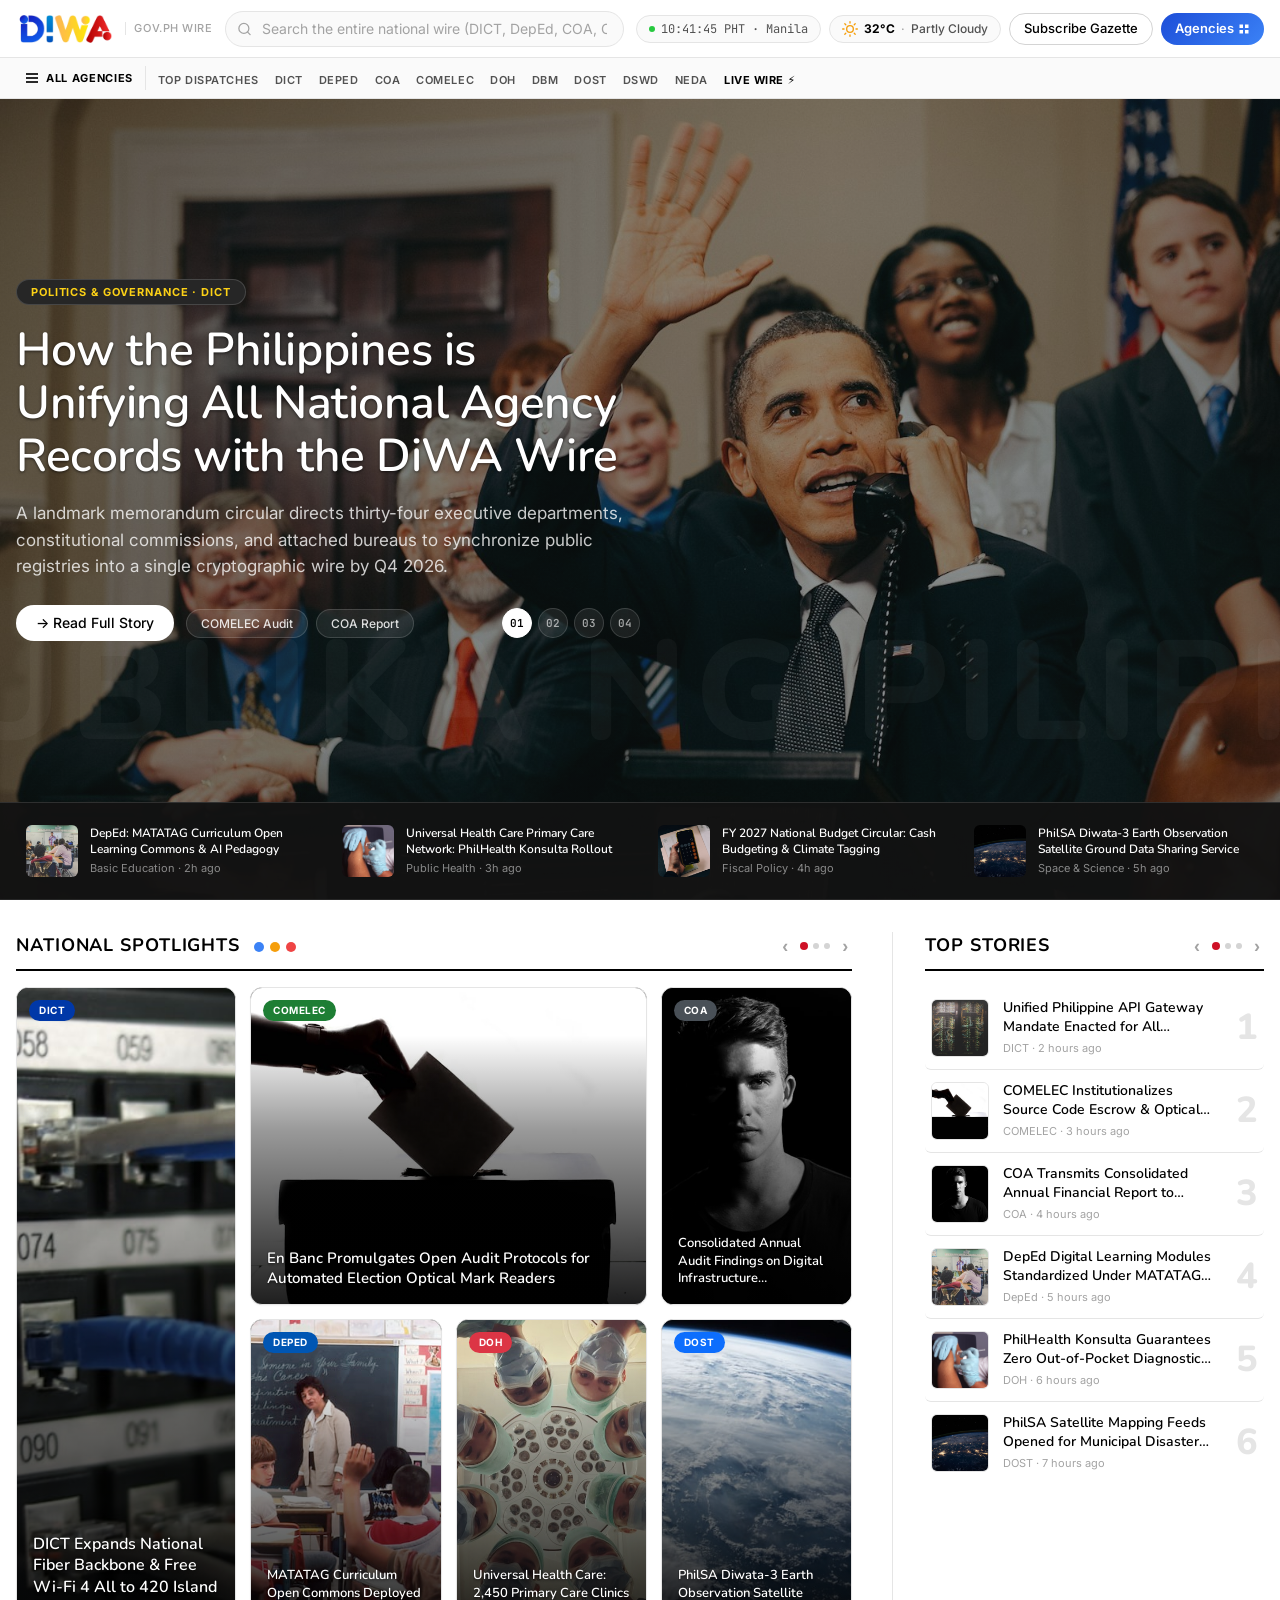
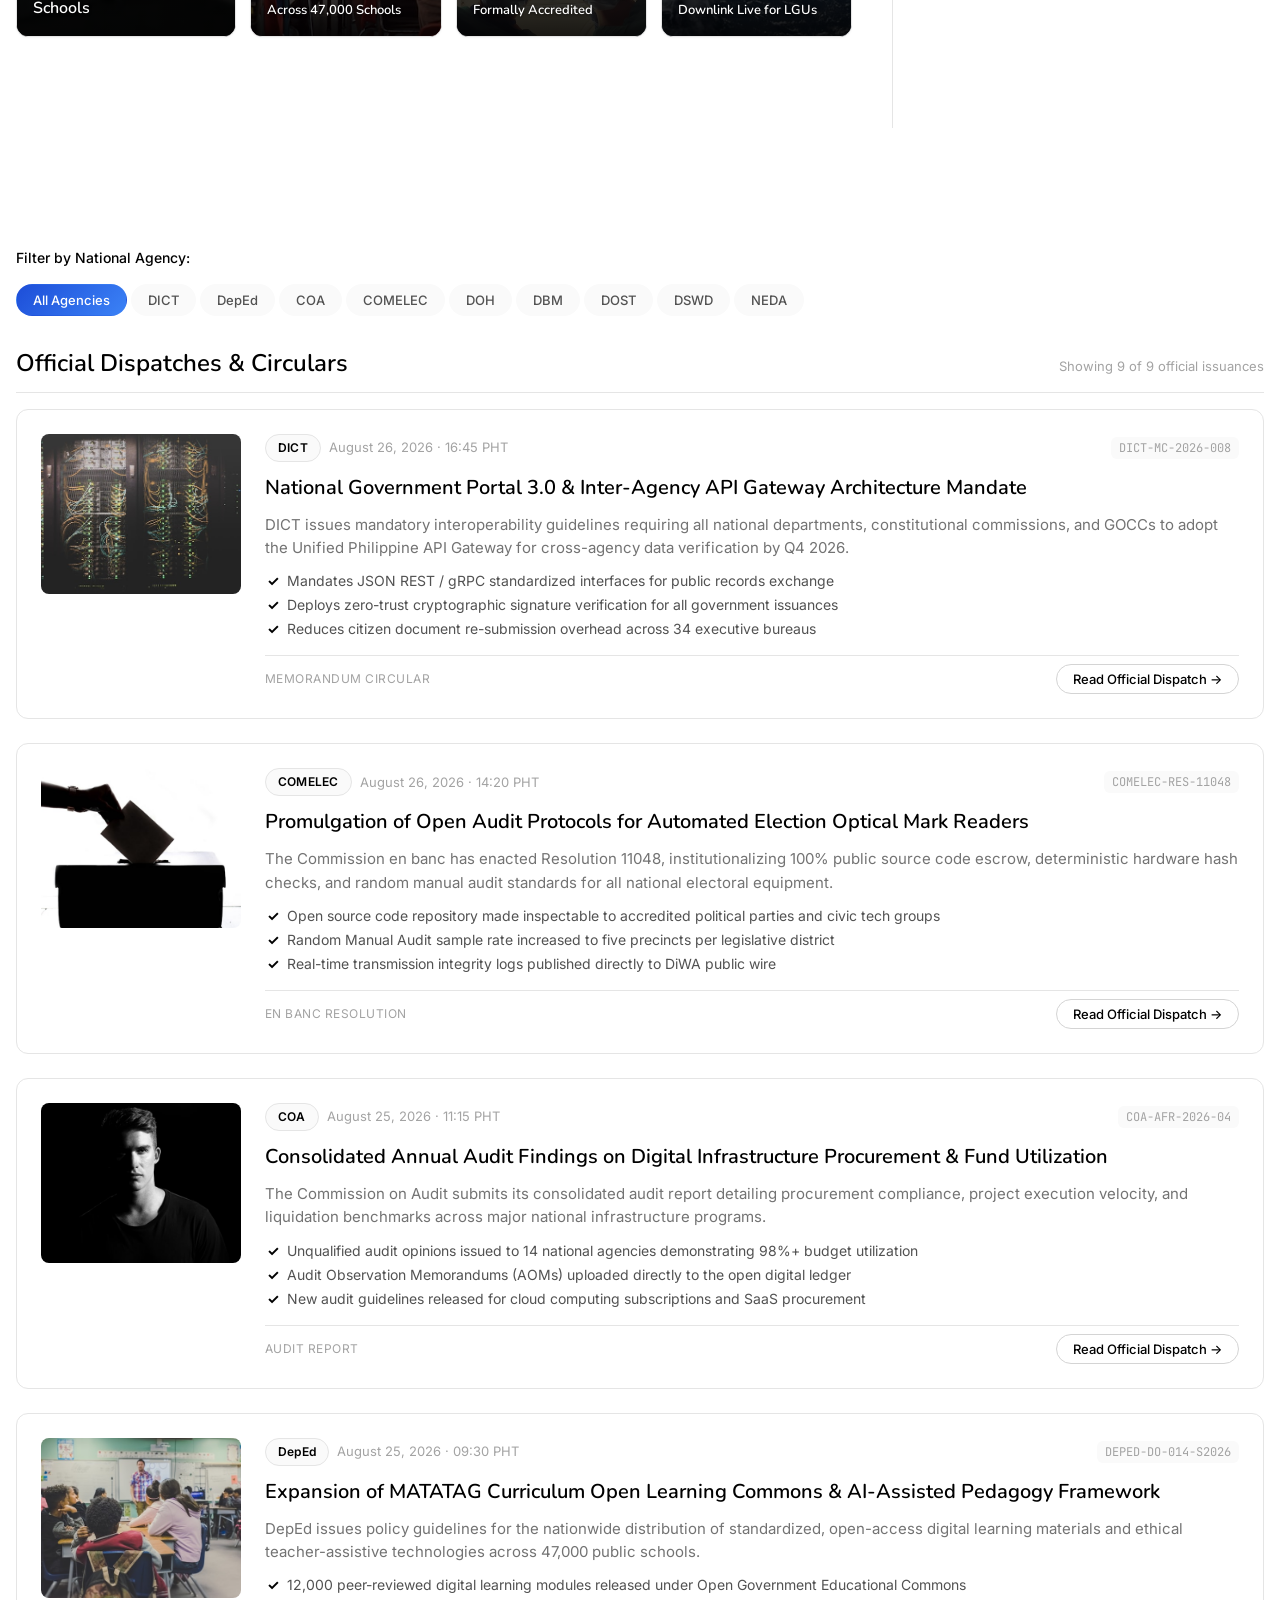
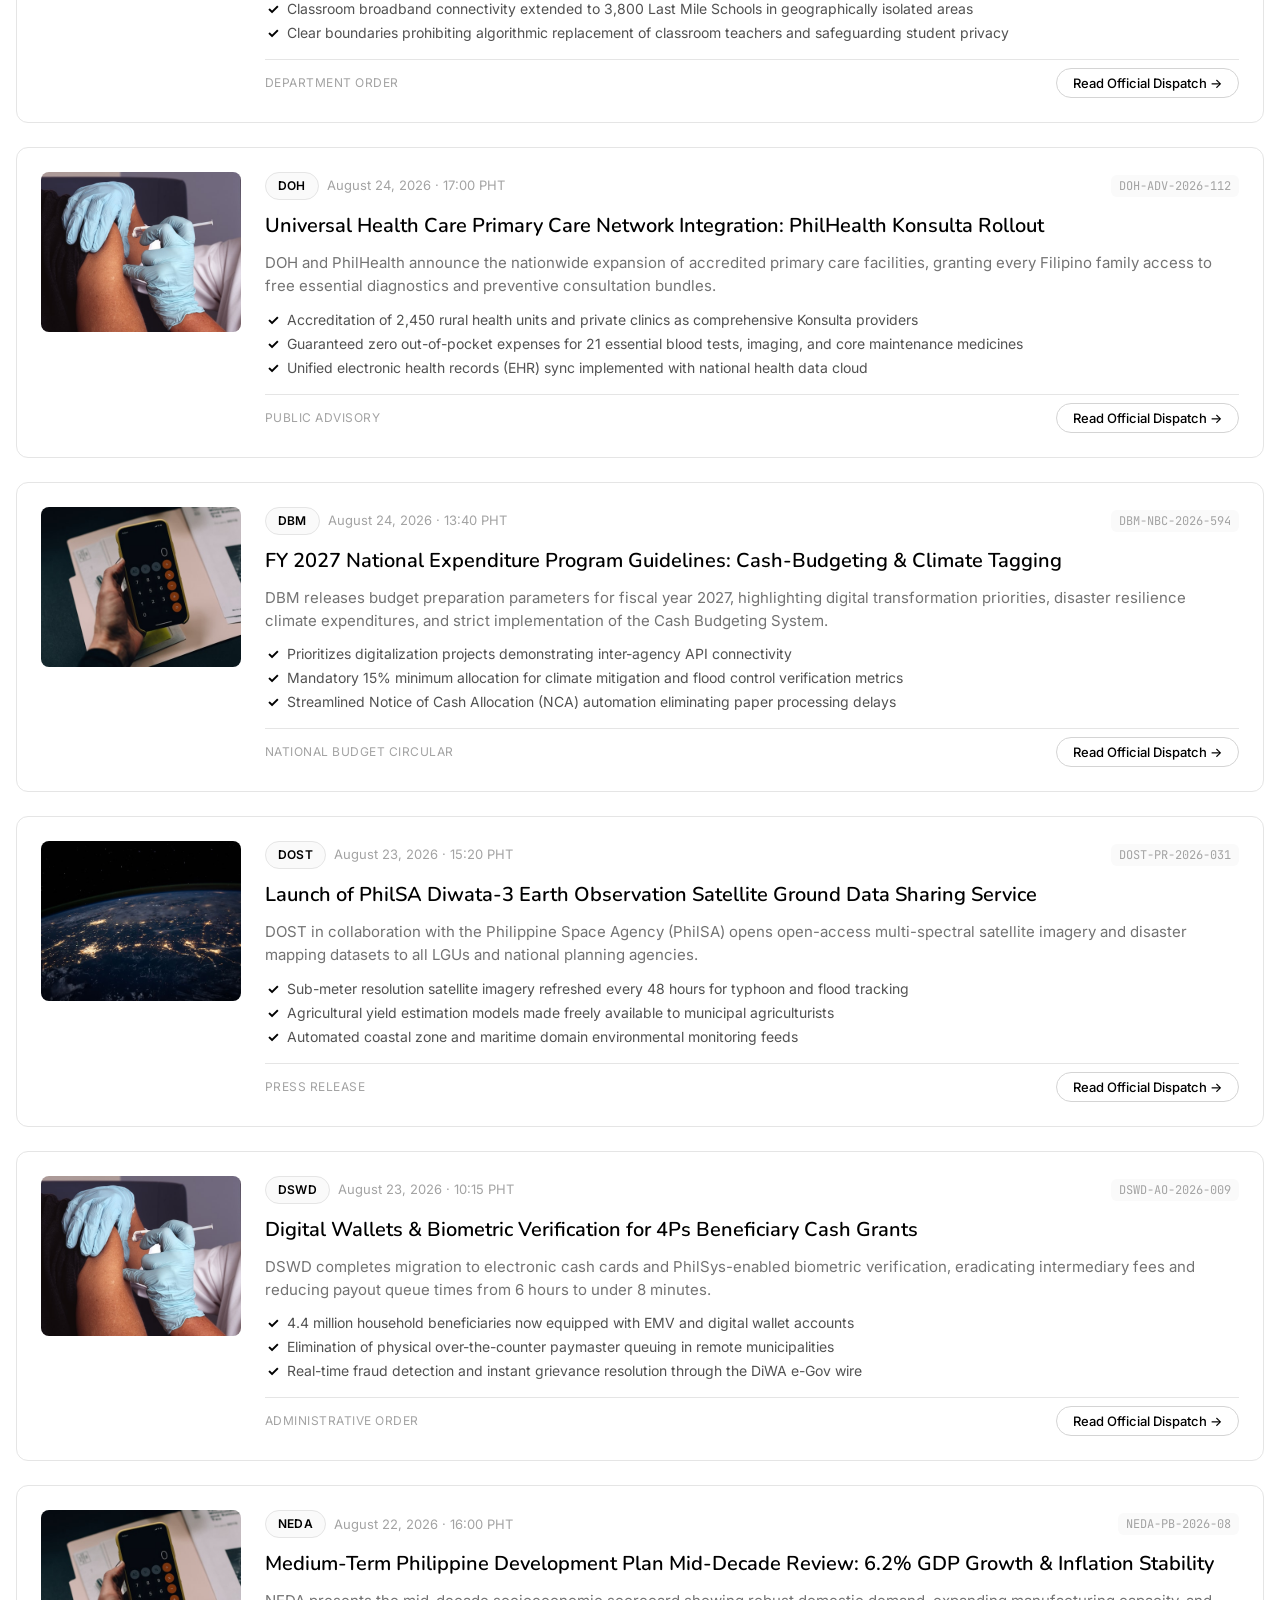
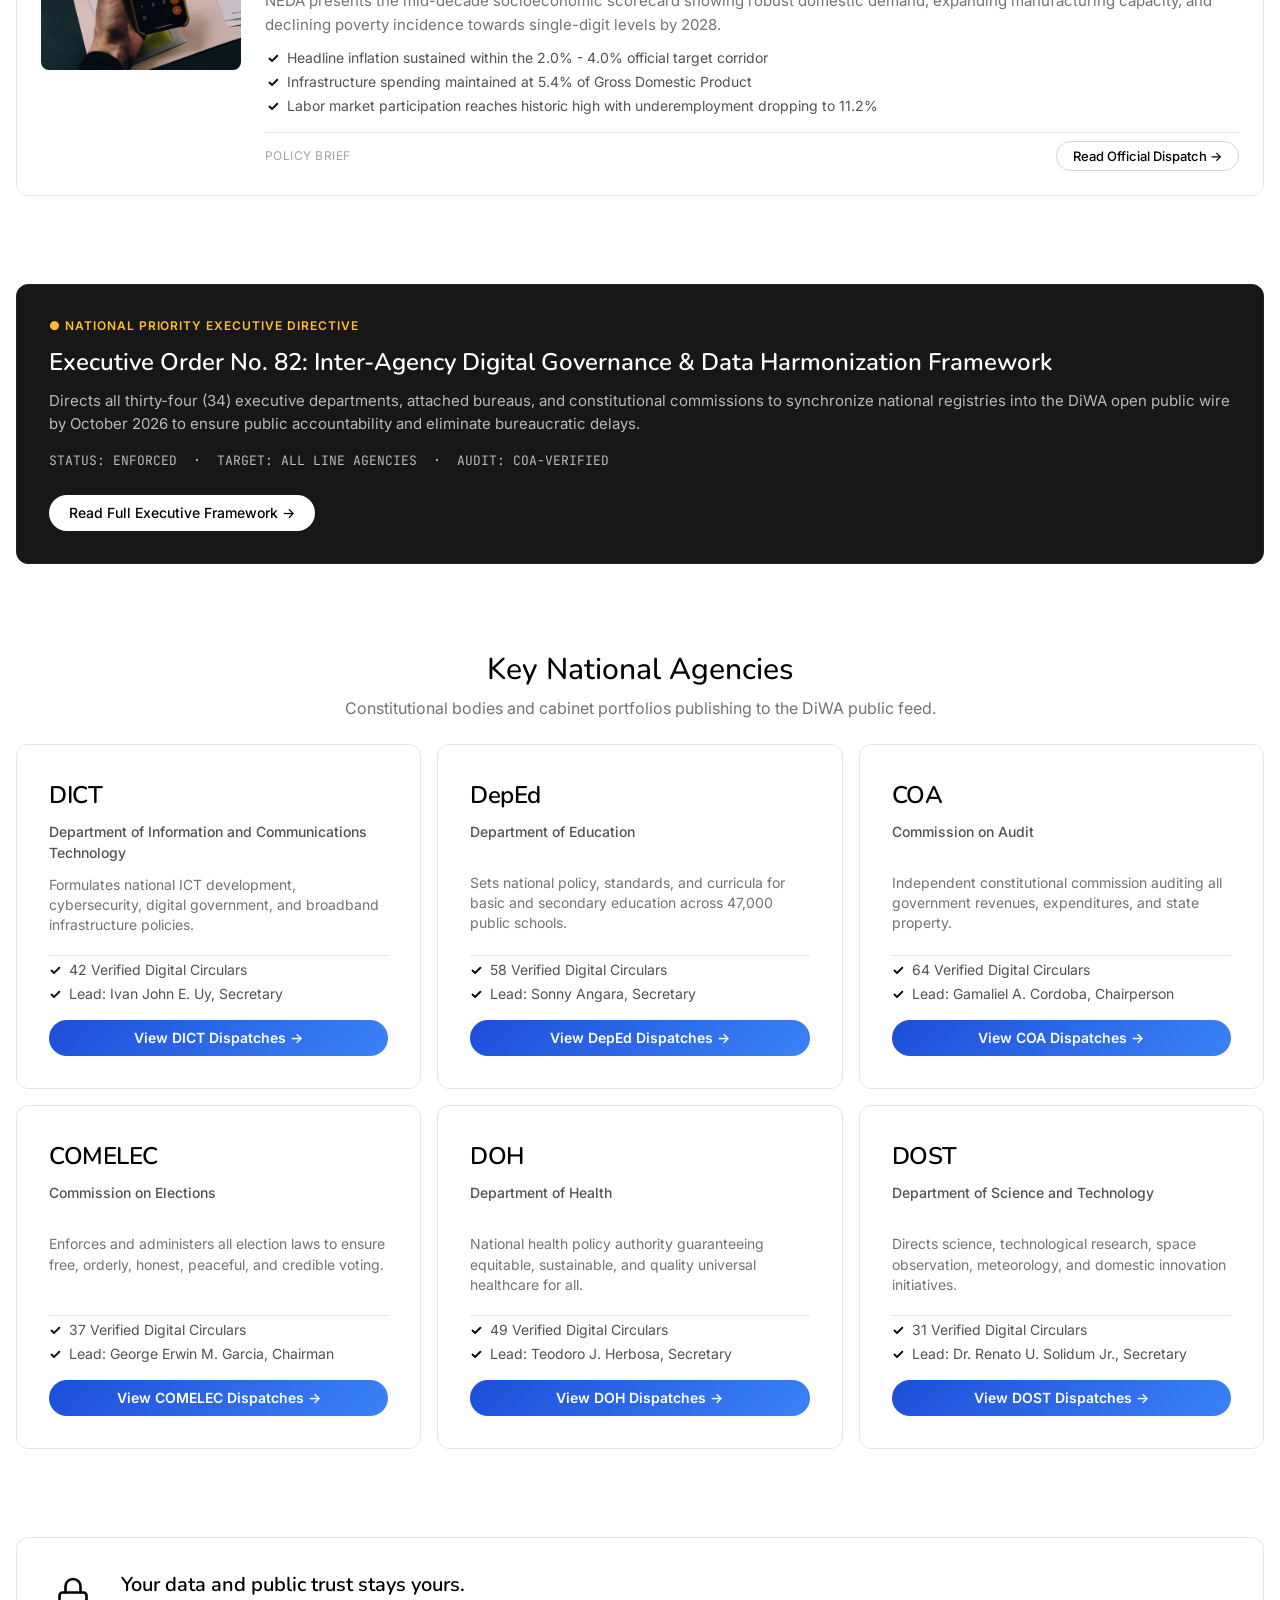
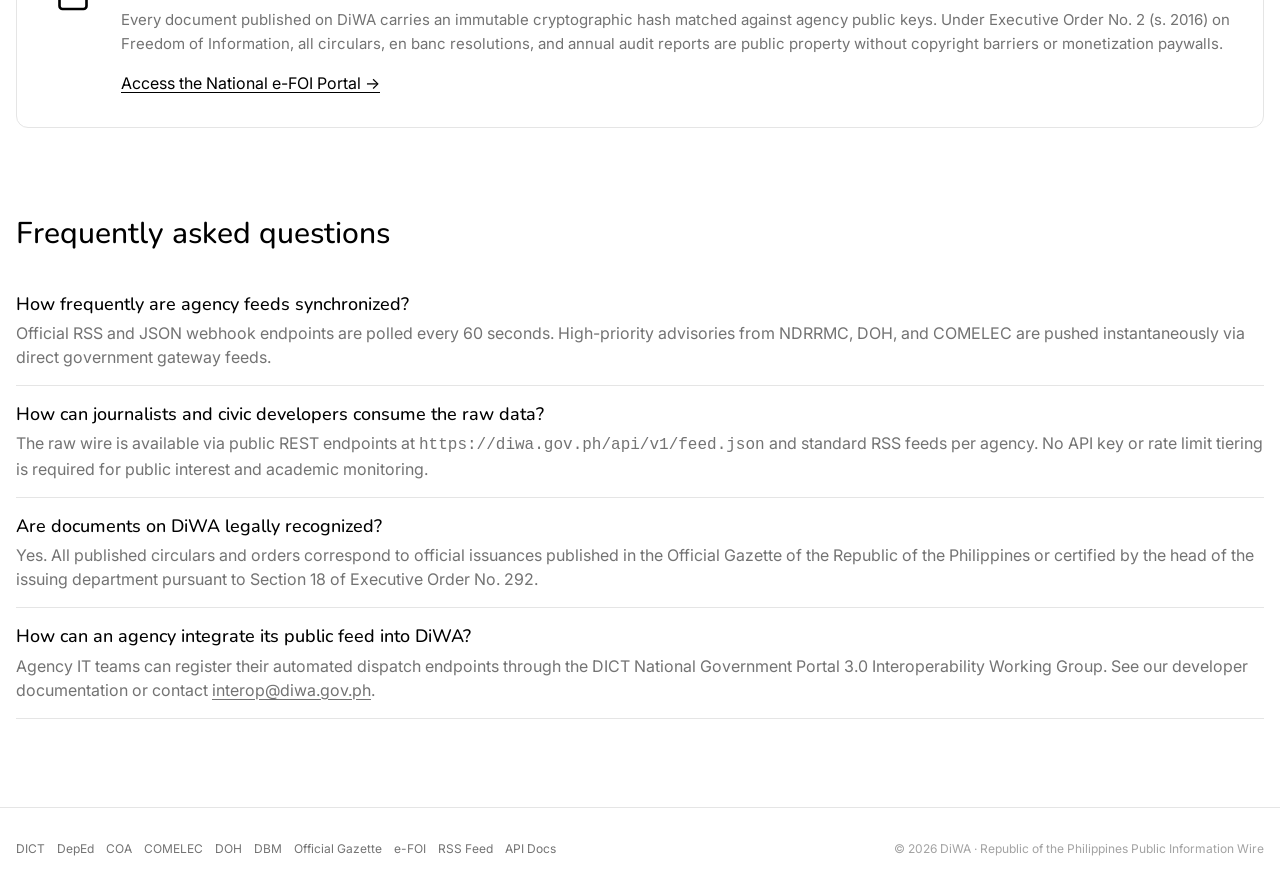
==== index.html @ e2f20c16 "first commit" ====
<!DOCTYPE html>
<html lang="en">
<head>
  <meta charset="UTF-8">
  <meta name="viewport" content="width=device-width, initial-scale=1.0">
  <title>DiWA — Republic of the Philippines National Agencies Wire</title>
  <meta name="description" content="The unified public record and live wire for Philippine national agencies: DICT, DepEd, COA, COMELEC, DOH, DBM, DOST, and executive departments.">
  <link rel="icon" type="image/png" href="assets/logo.png">
  <link rel="stylesheet" href="styles.css">
</head>
<body>

  <!-- =========================================================================
       1. Double-Decker National Editorial Navigation
       ========================================================================= -->
  <header class="editorial-header">
    <!-- Upper Main Deck -->
    <div class="nav-upper-bar">
      <div class="nav-inner">
        <div class="nav-left">
          <a href="#" class="nav-brand" title="DiWA National Wire">
            <img src="assets/logo.png" alt="DiWA Logo" class="nav-brand-logo">
            <span class="nav-brand-sub">Gov.ph Wire</span>
          </a>
        </div>

        <!-- Center Search Pill -->
        <div class="nav-search-wrap">
          <span class="search-icon">
            <svg width="15" height="15" viewBox="0 0 24 24" fill="none" stroke="currentColor" stroke-width="2" stroke-linecap="round" stroke-linejoin="round">
              <circle cx="11" cy="11" r="8"></circle>
              <line x1="21" y1="21" x2="16.65" y2="16.65"></line>
            </svg>
          </span>
          <input 
            type="text" 
            id="navSearchInput" 
            class="search-pill" 
            placeholder="Search the entire national wire (DICT, DepEd, COA, COMELEC...)"
            aria-label="Search releases"
          >
        </div>

        <!-- Right Utility Cluster -->
        <div class="nav-right">
          <div class="nav-time-badge" id="navTimeBadge">
            <span class="nav-status-dot"></span>
            <span>09:49 PHT · Manila</span>
          </div>
          <div class="nav-weather-badge" id="navWeatherBadge">
            <svg class="weather-icon" width="16" height="16" viewBox="0 0 24 24" fill="none" stroke="currentColor" stroke-width="2" stroke-linecap="round" stroke-linejoin="round">
              <circle cx="12" cy="12" r="5"></circle>
              <line x1="12" y1="1" x2="12" y2="3"></line>
              <line x1="12" y1="21" x2="12" y2="23"></line>
              <line x1="4.22" y1="4.22" x2="5.64" y2="5.64"></line>
              <line x1="18.36" y1="18.36" x2="19.78" y2="19.78"></line>
              <line x1="1" y1="12" x2="3" y2="12"></line>
              <line x1="21" y1="12" x2="23" y2="12"></line>
              <line x1="4.22" y1="19.78" x2="5.64" y2="18.36"></line>
              <line x1="18.36" y1="5.64" x2="19.78" y2="4.22"></line>
            </svg>
            <span id="weatherTemp">32°C</span>
            <span class="weather-divider">·</span>
            <span id="weatherDesc">Partly Cloudy</span>
          </div>
          <a href="#newsFeedSection" class="button-secondary btn-compact">Subscribe Gazette</a>
          <a href="#agencyDirectory" class="button-primary btn-compact" title="Browse Agency Directory">
            <span>Agencies</span>
            <svg width="12" height="12" viewBox="0 0 24 24" fill="currentColor">
              <rect x="3" y="3" width="7" height="7"></rect>
              <rect x="14" y="3" width="7" height="7"></rect>
              <rect x="14" y="14" width="7" height="7"></rect>
              <rect x="3" y="14" width="7" height="7"></rect>
            </svg>
          </a>
          
          <button class="mobile-menu-btn" id="mobileMenuBtn" aria-label="Toggle mobile menu">
            <svg width="22" height="22" viewBox="0 0 24 24" fill="none" stroke="currentColor" stroke-width="2">
              <line x1="3" y1="6" x2="21" y2="6"></line>
              <line x1="3" y1="12" x2="21" y2="12"></line>
              <line x1="3" y1="18" x2="21" y2="18"></line>
            </svg>
          </button>
        </div>
      </div>
    </div>

    <!-- Lower Sub-Nav Bar (Agency Categories) -->
    <nav class="nav-lower-bar">
      <div class="nav-inner sub-nav-inner">
        <button class="sub-nav-menu-trigger" onclick="document.getElementById('mobileNavDrawer').classList.toggle('open')">
          <svg width="16" height="16" viewBox="0 0 24 24" fill="none" stroke="currentColor" stroke-width="2.5">
            <line x1="3" y1="6" x2="21" y2="6"></line>
            <line x1="3" y1="12" x2="21" y2="12"></line>
            <line x1="3" y1="18" x2="21" y2="18"></line>
          </svg>
          <span class="sub-nav-all-label">ALL AGENCIES</span>
        </button>

        <ul class="sub-nav-links">
          <li><a href="index.html" class="active">TOP DISPATCHES</a></li>
          <li><a href="dict.html">DICT</a></li>
          <li><a href="deped.html">DEPED</a></li>
          <li><a href="coa.html">COA</a></li>
          <li><a href="comelec.html">COMELEC</a></li>
          <li><a href="doh.html">DOH</a></li>
          <li><a href="dbm.html">DBM</a></li>
          <li><a href="dost.html">DOST</a></li>
          <li><a href="dswd.html">DSWD</a></li>
          <li><a href="neda.html">NEDA</a></li>
          <li><a href="#liveWireSection" class="sub-nav-wire-link">LIVE WIRE ⚡</a></li>
        </ul>
      </div>
    </nav>

    <!-- Mobile Navigation Drawer -->
    <div class="mobile-nav-drawer" id="mobileNavDrawer">
      <ul class="mobile-nav-links">
        <li><a href="#newsFeedSection" onclick="document.getElementById('mobileNavDrawer').classList.remove('open')">Dispatches</a></li>
        <li><a href="#agencyDirectory" onclick="document.getElementById('mobileNavDrawer').classList.remove('open')">National Agencies</a></li>
        <li><a href="#liveWireSection" onclick="document.getElementById('mobileNavDrawer').classList.remove('open')">Live Wire Terminal</a></li>
        <li><a href="#transparencySection" onclick="document.getElementById('mobileNavDrawer').classList.remove('open')">Transparency & FOI</a></li>
        <li><a href="#faqSection" onclick="document.getElementById('mobileNavDrawer').classList.remove('open')">FAQ</a></li>
      </ul>
      <div style="margin-top: 16px;">
        <button class="button-primary" style="width: 100%;" onclick="document.getElementById('mobileNavDrawer').classList.remove('open'); filterByAgency('all');">
          Browse All 34 Agencies
        </button>
      </div>
    </div>
  </header>

  <!-- =========================================================================
       2. USA TODAY-STYLE EDITORIAL HERO SECTION
       ========================================================================= -->
  <main>
    <section class="editorial-hero">
      <!-- Ambient National Watermark & SVG Backdrop -->
      <div class="hero-watermark">REPUBLIKA NG PILIPINAS</div>

      <div class="grid-container hero-editorial-grid">
        <!-- Left Main Story Feature -->
        <div class="hero-main-column">
          <div class="hero-cat-badge-wrap">
            <span class="hero-cat-pill" id="heroStoryPill">POLITICS & GOVERNANCE · DICT</span>
          </div>

          <h1 class="hero-editorial-title" id="heroStoryTitle">
            How the Philippines is Unifying All National Agency Records with the DiWA Wire
          </h1>

          <p class="hero-editorial-excerpt" id="heroStoryExcerpt">
            A landmark memorandum circular directs thirty-four executive departments, constitutional commissions, and attached bureaus to synchronize public registries into a single cryptographic wire by Q4 2026.
          </p>

          <div class="hero-story-action-strip">
            <button class="button-pill-on-dark" id="heroReadBtn" onclick="openDispatchModal('dict-2026-01')">
              → Read Full Story
            </button>

            <div class="hero-related-pills">
              <button class="hero-chip-pill" onclick="openDispatchModal('comelec-2026-01')">COMELEC Audit</button>
              <button class="hero-chip-pill" onclick="openDispatchModal('coa-2026-01')">COA Report</button>
            </div>

            <!-- Story Pagination Dots (01 02 03 04) -->
            <div class="hero-pagination-cluster">
              <button class="hero-page-pill active" onclick="switchHeroStory(0)">01</button>
              <button class="hero-page-pill" onclick="switchHeroStory(1)">02</button>
              <button class="hero-page-pill" onclick="switchHeroStory(2)">03</button>
              <button class="hero-page-pill" onclick="switchHeroStory(3)">04</button>
            </div>
          </div>
               </div>      </div>

      <!-- Bottom Docked Strip: 4 Horizontal News Cards (USA Today Dock) -->
      <div class="hero-dock-container">
        <div class="grid-container hero-dock-grid">
          <!-- Dock Card 1: DepEd -->
          <article class="dock-card" onclick="openDispatchModal('deped-2026-01')">
            <div class="dock-card-thumb-wrap">
              <img src="assets/thumb-deped.jpg" alt="DepEd Learning" class="dock-card-thumb">
            </div>
            <div class="dock-card-content">
              <h5 class="dock-card-title">DepEd: MATATAG Curriculum Open Learning Commons & AI Pedagogy</h5>
              <div class="dock-card-meta">Basic Education · 2h ago</div>
            </div>
          </article>

          <!-- Dock Card 2: DOH -->
          <article class="dock-card" onclick="openDispatchModal('doh-2026-01')">
            <div class="dock-card-thumb-wrap">
              <img src="assets/thumb-doh.jpg" alt="DOH Health" class="dock-card-thumb">
            </div>
            <div class="dock-card-content">
              <h5 class="dock-card-title">Universal Health Care Primary Care Network: PhilHealth Konsulta Rollout</h5>
              <div class="dock-card-meta">Public Health · 3h ago</div>
            </div>
          </article>

          <!-- Dock Card 3: DBM -->
          <article class="dock-card" onclick="openDispatchModal('dbm-2026-01')">
            <div class="dock-card-thumb-wrap">
              <img src="assets/thumb-dbm.jpg" alt="DBM Budget" class="dock-card-thumb">
            </div>
            <div class="dock-card-content">
              <h5 class="dock-card-title">FY 2027 National Budget Circular: Cash Budgeting & Climate Tagging</h5>
              <div class="dock-card-meta">Fiscal Policy · 4h ago</div>
            </div>
          </article>

          <!-- Dock Card 4: DOST -->
          <article class="dock-card" onclick="openDispatchModal('dost-2026-01')">
            <div class="dock-card-thumb-wrap">
              <img src="assets/thumb-dost.jpg" alt="DOST Satellite" class="dock-card-thumb">
            </div>
            <div class="dock-card-content">
              <h5 class="dock-card-title">PhilSA Diwata-3 Earth Observation Satellite Ground Data Sharing Service</h5>
              <div class="dock-card-meta">Space & Science · 5h ago</div>
            </div>
          </article>
        </div>
      </div>
    </section>

    <!-- =========================================================================
         2.5. Editorial Mosaic & Top Stories Ranked Sidebar (USA Today Grid)
         ========================================================================= -->
    <section class="magazine-fullscreen-section grid-container" id="editorialMosaicSection">
      <div class="magazine-layout">
        <!-- Left Column: Agency In-Depth Spotlights -->
        <div class="magazine-main">
          <div class="magazine-section-header">
            <h3 class="magazine-section-title">National Spotlights <span class="three-circles-row"><span class="circle circle-blue"></span><span class="circle circle-yellow"></span><span class="circle circle-red"></span></span></h3>
            <div class="magazine-carousel-controls">
              <button class="mag-arrow-btn" aria-label="Previous">‹</button>
              <div class="mag-dots">
                <span class="mag-dot active"></span>
                <span class="mag-dot"></span>
                <span class="mag-dot"></span>
              </div>
              <button class="mag-arrow-btn" aria-label="Next">›</button>
            </div>
          </div>

          <div class="mosaic-grid">
            <!-- Mosaic Card 1: Tall Left (DICT) -->
            <article class="mosaic-card mosaic-tall" onclick="openDispatchModal('dict-2026-01')">
              <img src="assets/mosaic-dict-tall.jpg" alt="DICT Fiber Infrastructure" class="mosaic-img">
              <div class="mosaic-overlay">
                <span class="mosaic-tag-pill pill-dict">DICT</span>
                <h4 class="mosaic-title">DICT Expands National Fiber Backbone & Free Wi-Fi 4 All to 420 Island Schools</h4>
              </div>
            </article>

            <!-- Mosaic Card 2: Top Wide Center (COMELEC) -->
            <article class="mosaic-card mosaic-wide" onclick="openDispatchModal('comelec-2026-01')">
              <img src="assets/mosaic-election.jpg" alt="COMELEC Ballot Verification" class="mosaic-img">
              <div class="mosaic-overlay">
                <span class="mosaic-tag-pill pill-comelec">COMELEC</span>
                <h4 class="mosaic-title">En Banc Promulgates Open Audit Protocols for Automated Election Optical Mark Readers</h4>
              </div>
            </article>

            <!-- Mosaic Card 3: Top Right (COA) -->
            <article class="mosaic-card mosaic-square" onclick="openDispatchModal('coa-2026-01')">
              <img src="assets/mosaic-audit.jpg" alt="COA Audit Ledger" class="mosaic-img">
              <div class="mosaic-overlay">
                <span class="mosaic-tag-pill pill-coa">COA</span>
                <h4 class="mosaic-title">Consolidated Annual Audit Findings on Digital Infrastructure Procurement</h4>
              </div>
            </article>

            <!-- Mosaic Card 4: Bottom Center 1 (DEPED) -->
            <article class="mosaic-card" onclick="openDispatchModal('deped-2026-01')">
              <img src="assets/mosaic-students.jpg" alt="DepEd Learning" class="mosaic-img">
              <div class="mosaic-overlay">
                <span class="mosaic-tag-pill pill-deped">DEPED</span>
                <h4 class="mosaic-title">MATATAG Curriculum Open Commons Deployed Across 47,000 Schools</h4>
              </div>
            </article>

            <!-- Mosaic Card 5: Bottom Center 2 (DOH) -->
            <article class="mosaic-card" onclick="openDispatchModal('doh-2026-01')">
              <img src="assets/mosaic-health.jpg" alt="DOH Health" class="mosaic-img">
              <div class="mosaic-overlay">
                <span class="mosaic-tag-pill pill-doh">DOH</span>
                <h4 class="mosaic-title">Universal Health Care: 2,450 Primary Care Clinics Formally Accredited</h4>
              </div>
            </article>

            <!-- Mosaic Card 6: Bottom Center 3 (DOST) -->
            <article class="mosaic-card" onclick="openDispatchModal('dost-2026-01')">
              <img src="assets/mosaic-satellite.jpg" alt="DOST Satellite" class="mosaic-img">
              <div class="mosaic-overlay">
                <span class="mosaic-tag-pill pill-dost">DOST</span>
                <h4 class="mosaic-title">PhilSA Diwata-3 Earth Observation Satellite Downlink Live for LGUs</h4>
              </div>
            </article>
          </div>
        </div>

        <!-- Right Column: Top Stories Ranked 1 to 6 -->
        <aside class="magazine-sidebar">
          <div class="magazine-section-header">
            <h3 class="magazine-section-title">Top Stories</h3>
            <div class="magazine-carousel-controls">
              <button class="mag-arrow-btn" aria-label="Previous">‹</button>
              <div class="mag-dots">
                <span class="mag-dot active"></span>
                <span class="mag-dot"></span>
                <span class="mag-dot"></span>
              </div>
              <button class="mag-arrow-btn" aria-label="Next">›</button>
            </div>
          </div>

          <div class="ranked-stories-list">
            <!-- Rank Item 1 -->
            <article class="ranked-story-item" onclick="openDispatchModal('dict-2026-01')">
              <div class="ranked-thumb-wrap">
                <img src="assets/thumb-dict.jpg" alt="DICT" class="ranked-thumb">
              </div>
              <div class="ranked-content">
                <h5 class="ranked-title">Unified Philippine API Gateway Mandate Enacted for All Agencies</h5>
                <div class="ranked-meta">DICT · 2 hours ago</div>
              </div>
              <div class="ranked-num">1</div>
            </article>

            <!-- Rank Item 2 -->
            <article class="ranked-story-item" onclick="openDispatchModal('comelec-2026-01')">
              <div class="ranked-thumb-wrap">
                <img src="assets/thumb-comelec.jpg" alt="COMELEC" class="ranked-thumb">
              </div>
              <div class="ranked-content">
                <h5 class="ranked-title">COMELEC Institutionalizes Source Code Escrow & Optical Mark Audit</h5>
                <div class="ranked-meta">COMELEC · 3 hours ago</div>
              </div>
              <div class="ranked-num">2</div>
            </article>

            <!-- Rank Item 3 -->
            <article class="ranked-story-item" onclick="openDispatchModal('coa-2026-01')">
              <div class="ranked-thumb-wrap">
                <img src="assets/thumb-coa.jpg" alt="COA" class="ranked-thumb">
              </div>
              <div class="ranked-content">
                <h5 class="ranked-title">COA Transmits Consolidated Annual Financial Report to Congress</h5>
                <div class="ranked-meta">COA · 4 hours ago</div>
              </div>
              <div class="ranked-num">3</div>
            </article>

            <!-- Rank Item 4 -->
            <article class="ranked-story-item" onclick="openDispatchModal('deped-2026-01')">
              <div class="ranked-thumb-wrap">
                <img src="assets/thumb-deped.jpg" alt="DepEd" class="ranked-thumb">
              </div>
              <div class="ranked-content">
                <h5 class="ranked-title">DepEd Digital Learning Modules Standardized Under MATATAG Commons</h5>
                <div class="ranked-meta">DepEd · 5 hours ago</div>
              </div>
              <div class="ranked-num">4</div>
            </article>

            <!-- Rank Item 5 -->
            <article class="ranked-story-item" onclick="openDispatchModal('doh-2026-01')">
              <div class="ranked-thumb-wrap">
                <img src="assets/thumb-doh.jpg" alt="DOH" class="ranked-thumb">
              </div>
              <div class="ranked-content">
                <h5 class="ranked-title">PhilHealth Konsulta Guarantees Zero Out-of-Pocket Diagnostic Bundles</h5>
                <div class="ranked-meta">DOH · 6 hours ago</div>
              </div>
              <div class="ranked-num">5</div>
            </article>

            <!-- Rank Item 6 -->
            <article class="ranked-story-item" onclick="openDispatchModal('dost-2026-01')">
              <div class="ranked-thumb-wrap">
                <img src="assets/thumb-dost.jpg" alt="DOST" class="ranked-thumb">
              </div>
              <div class="ranked-content">
                <h5 class="ranked-title">PhilSA Satellite Mapping Feeds Opened for Municipal Disaster Response</h5>
                <div class="ranked-meta">DOST · 7 hours ago</div>
              </div>
              <div class="ranked-num">6</div>
            </article>
          </div>
        </aside>
      </div>
    </section>



    <!-- =========================================================================
         5. Agency Filter & News Feed Section
         ========================================================================= -->
    <section class="section-spacer grid-container" id="newsFeedSection">
      <!-- Filter Bar -->
      <div class="filter-section" style="margin-bottom: 32px;">
        <div class="filter-group-header">
          <span class="typography-body-sm-strong">Filter by National Agency:</span>
        </div>

        <div class="filter-pills-row">
          <button class="filter-pill active" data-agency-filter="all">All Agencies</button>
          <button class="filter-pill" data-agency-filter="dict">DICT</button>
          <button class="filter-pill" data-agency-filter="deped">DepEd</button>
          <button class="filter-pill" data-agency-filter="coa">COA</button>
          <button class="filter-pill" data-agency-filter="comelec">COMELEC</button>
          <button class="filter-pill" data-agency-filter="doh">DOH</button>
          <button class="filter-pill" data-agency-filter="dbm">DBM</button>
          <button class="filter-pill" data-agency-filter="dost">DOST</button>
          <button class="filter-pill" data-agency-filter="dswd">DSWD</button>
          <button class="filter-pill" data-agency-filter="neda">NEDA</button>
        </div>
      </div>

      <!-- News Section Header -->
      <div class="news-section-header">
        <h2 class="typography-heading-lg">Official Dispatches & Circulars</h2>
        <span class="news-count-badge" id="newsCountBadge">Loading issuances...</span>
      </div>

      <!-- News Card Feed List -->
      <div class="news-feed-list" id="newsFeedList">
        <!-- Rendered dynamically by app.js -->
      </div>
    </section>

    <!-- =========================================================================
         6. Inverted Dark Section (The Single Inverted Moment per Design MD)
         ========================================================================= -->
    <section class="section-spacer grid-container">
      <div class="pricing-card-dark">
        <div class="card-dark-eyebrow">
          <span>●</span>
          <span>National Priority Executive Directive</span>
        </div>

        <h2 class="card-dark-headline">
          Executive Order No. 82: Inter-Agency Digital Governance & Data Harmonization Framework
        </h2>

        <p class="card-dark-body">
          Directs all thirty-four (34) executive departments, attached bureaus, and constitutional commissions to synchronize national registries into the DiWA open public wire by October 2026 to ensure public accountability and eliminate bureaucratic delays.
        </p>

        <div class="card-dark-meta-row">
          <span class="card-dark-meta-item">STATUS: ENFORCED</span>
          <span>·</span>
          <span class="card-dark-meta-item">TARGET: ALL LINE AGENCIES</span>
          <span>·</span>
          <span class="card-dark-meta-item">AUDIT: COA-VERIFIED</span>
        </div>

        <div class="card-dark-actions">
          <button class="button-pill-on-dark" onclick="openDispatchModal('dict-2026-01')">
            Read Full Executive Framework →
          </button>
        </div>
      </div>
    </section>

    <!-- =========================================================================
         7. Agency Directory (3-up Pricing Card Style)
         ========================================================================= -->
    <section class="section-spacer grid-container" id="agencyDirectory">
      <div class="directory-header">
        <h2 class="typography-display-lg" style="margin-bottom: 8px;">Key National Agencies</h2>
        <p class="typography-body-md">Constitutional bodies and cabinet portfolios publishing to the DiWA public feed.</p>
      </div>

      <div class="directory-grid" id="directoryGrid">
        <!-- Rendered dynamically by app.js -->
      </div>
    </section>

    <!-- =========================================================================
         8. Transparency & Data Trust Section
         ========================================================================= -->
    <section class="section-spacer grid-container" id="transparencySection">
      <div class="transparency-box">
        <div class="transparency-icon-wrap">
          <!-- Stroke-only lock icon per Design MD -->
          <svg width="36" height="36" viewBox="0 0 24 24" fill="none" stroke="currentColor" stroke-width="1.75" stroke-linecap="round" stroke-linejoin="round">
            <rect x="3" y="11" width="18" height="11" rx="2" ry="2"></rect>
            <path d="M7 11V7a5 5 0 0 1 10 0v4"></path>
          </svg>
        </div>

        <div class="transparency-content">
          <h3 class="transparency-title">Your data and public trust stays yours.</h3>
          <p class="transparency-text">
            Every document published on DiWA carries an immutable cryptographic hash matched against agency public keys. Under Executive Order No. 2 (s. 2016) on Freedom of Information, all circulars, en banc resolutions, and annual audit reports are public property without copyright barriers or monetization paywalls.
          </p>
          <div style="margin-top: 8px;">
            <a href="https://www.foi.gov.ph" target="_blank" rel="noopener" class="link-inline">
              Access the National e-FOI Portal →
            </a>
          </div>
        </div>
      </div>
    </section>

    <!-- =========================================================================
         9. FAQ Section (Stacked Plain Hairline Rows)
         ========================================================================= -->
    <section class="section-bottom-space grid-container" id="faqSection">
      <div class="faq-header">
        <h2 class="typography-display-lg">Frequently asked questions</h2>
      </div>

      <div class="faq-list">
        <div class="faq-row">
          <h3 class="faq-question">How frequently are agency feeds synchronized?</h3>
          <p class="faq-answer">
            Official RSS and JSON webhook endpoints are polled every 60 seconds. High-priority advisories from NDRRMC, DOH, and COMELEC are pushed instantaneously via direct government gateway feeds.
          </p>
        </div>

        <div class="faq-row">
          <h3 class="faq-question">How can journalists and civic developers consume the raw data?</h3>
          <p class="faq-answer">
            The raw wire is available via public REST endpoints at <code>https://diwa.gov.ph/api/v1/feed.json</code> and standard RSS feeds per agency. No API key or rate limit tiering is required for public interest and academic monitoring.
          </p>
        </div>

        <div class="faq-row">
          <h3 class="faq-question">Are documents on DiWA legally recognized?</h3>
          <p class="faq-answer">
            Yes. All published circulars and orders correspond to official issuances published in the Official Gazette of the Republic of the Philippines or certified by the head of the issuing department pursuant to Section 18 of Executive Order No. 292.
          </p>
        </div>

        <div class="faq-row">
          <h3 class="faq-question">How can an agency integrate its public feed into DiWA?</h3>
          <p class="faq-answer">
            Agency IT teams can register their automated dispatch endpoints through the DICT National Government Portal 3.0 Interoperability Working Group. See our developer documentation or contact <a href="mailto:interop@diwa.gov.ph" class="link-mute">interop@diwa.gov.ph</a>.
          </p>
        </div>
      </div>
    </section>
  </main>

  <!-- =========================================================================
       10. Footer
       ========================================================================= -->
  <footer class="footer-section">
    <div class="footer-inner">
      <ul class="footer-links">
        <li><a href="#" onclick="filterByAgency('dict'); return false;">DICT</a></li>
        <li><a href="#" onclick="filterByAgency('deped'); return false;">DepEd</a></li>
        <li><a href="#" onclick="filterByAgency('coa'); return false;">COA</a></li>
        <li><a href="#" onclick="filterByAgency('comelec'); return false;">COMELEC</a></li>
        <li><a href="#" onclick="filterByAgency('doh'); return false;">DOH</a></li>
        <li><a href="#" onclick="filterByAgency('dbm'); return false;">DBM</a></li>
        <li><a href="https://www.officialgazette.gov.ph" target="_blank" rel="noopener">Official Gazette</a></li>
        <li><a href="https://www.foi.gov.ph" target="_blank" rel="noopener">e-FOI</a></li>
        <li><a href="#" onclick="copyToClipboard('https://diwa.gov.ph/api/v1/feed.json', 'RSS feed URL copied'); return false;">RSS Feed</a></li>
        <li><a href="#faqSection">API Docs</a></li>
      </ul>

      <div class="footer-copyright">
        © 2026 DiWA · Republic of the Philippines Public Information Wire
      </div>
    </div>
  </footer>

  <!-- =========================================================================
       11. Dispatch Modal Reader
       ========================================================================= -->
  <div class="modal-backdrop" id="dispatchModal" role="dialog" aria-modal="true" aria-labelledby="modalTitle">
    <div class="modal-container">
      <div class="modal-header">
        <span class="typography-body-sm-strong">Official Document Viewer</span>
        <button class="modal-close-btn" onclick="closeDispatchModal()" aria-label="Close modal">
          <svg width="20" height="20" viewBox="0 0 24 24" fill="none" stroke="currentColor" stroke-width="2">
            <line x1="18" y1="6" x2="6" y2="18"></line>
            <line x1="6" y1="6" x2="18" y2="18"></line>
          </svg>
        </button>
      </div>

      <div class="modal-body" id="modalDynamicContent">
        <!-- Rendered dynamically by app.js -->
      </div>

      <div class="modal-footer">
        <button class="button-secondary" onclick="copyModalMarkdown()">
          Copy as Markdown
        </button>
        <button class="button-primary" onclick="window.print()">
          Print / Save Record
        </button>
      </div>
    </div>
  </div>

  <script src="app.js"></script>
</body>
</html>
---- styles.css ----
/* ==========================================================================
   DiWA (Digital Information & Wire Archive) Design System
   Strictly adheres to the Design MD specification:
   - Paper-white canvas (#ffffff)
   - Pill geometry everywhere (9999px) for interactives
   - 12px rounded.lg for cards
   - 1px hairlines (#e5e5e5)
   - Zero decorative shadows, zero gradients
   - Strict typography hierarchy: Display (Nunito / SF Pro Rounded),
     Body (Inter / system-ui), Code (JetBrains Mono / monospace)
   ========================================================================== */

@import url('https://fonts.googleapis.com/css2?family=Inter:wght@400;500;600&family=JetBrains+Mono:wght@400;500&family=Nunito:wght@500;600;700&display=swap');

:root {
  /* Colors */
  --colors-primary: #1d4ed8;
  --colors-ink-deep: #090909;
  --colors-canvas: #ffffff;
  --colors-surface-soft: #fafafa;
  --colors-surface-dark: #171717;
  --colors-hairline: #e5e5e5;
  --colors-hairline-strong: #d4d4d4;

  /* Gradient Blue Tokens (Replaces Black on Buttons) */
  --gradient-blue: linear-gradient(135deg, #1d4ed8 0%, #3b82f6 100%);
  --gradient-blue-hover: linear-gradient(135deg, #1e40af 0%, #2563eb 100%);
  --gradient-blue-active: linear-gradient(135deg, #172554 0%, #1d4ed8 100%);
  --gradient-blue-shadow: 0 2px 8px rgba(37, 99, 235, 0.28);
  --gradient-blue-shadow-hover: 0 4px 14px rgba(37, 99, 235, 0.38);

  --colors-ink: #000000;
  --colors-charcoal: #525252;
  --colors-body: #737373;
  --colors-mute: #a3a3a3;
  --colors-on-dark: #ffffff;
  --colors-on-dark-mute: rgba(255, 255, 255, 0.7);

  /* Semantic Traffic Lights */
  --colors-terminal-red: #ff5f56;
  --colors-terminal-yellow: #ffbd2e;
  --colors-terminal-green: #27c93f;
  --colors-focus-ring: rgba(59, 130, 246, 0.5);

  /* Typography */
  --font-display: 'Nunito', -apple-system, BlinkMacSystemFont, 'SF Pro Rounded', 'Segoe UI', system-ui, sans-serif;
  --font-body: 'Inter', -apple-system, BlinkMacSystemFont, 'Segoe UI', system-ui, sans-serif;
  --font-code: 'JetBrains Mono', SFMono-Regular, Menlo, Monaco, Consolas, monospace;

  /* Spacing */
  --spacing-xxs: 2px;
  --spacing-xs: 4px;
  --spacing-sm: 8px;
  --spacing-md: 12px;
  --spacing-lg: 16px;
  --spacing-xl: 24px;
  --spacing-xxl: 32px;
  --spacing-section: 88px;

  /* Radius */
  --rounded-none: 0px;
  --rounded-sm: 6px;
  --rounded-md: 8px;
  --rounded-lg: 12px;
  --rounded-full: 9999px;

  /* Layout */
  --content-column: 1580px;
  --grid-container: 1580px;
}

/* Base Reset */
*, *::before, *::after {
  box-sizing: border-box;
  margin: 0;
  padding: 0;
}

html {
  font-size: 16px;
  scroll-behavior: smooth;
  background-color: var(--colors-canvas);
  color: var(--colors-ink);
  -webkit-font-smoothing: antialiased;
  -moz-osx-font-smoothing: grayscale;
}

body {
  font-family: var(--font-body);
  font-size: 16px;
  line-height: 1.5;
  color: var(--colors-body);
  background-color: var(--colors-canvas);
  min-height: 100vh;
}

/* Typography Hierarchy */
h1, h2, h3, h4, h5, h6 {
  color: var(--colors-ink);
  font-family: var(--font-display);
}

.typography-display-xl {
  font-family: var(--font-display);
  font-size: 36px;
  font-weight: 500;
  line-height: 1.11;
  letter-spacing: 0;
}

.typography-display-lg {
  font-family: var(--font-display);
  font-size: 30px;
  font-weight: 500;
  line-height: 1.2;
  letter-spacing: 0;
}

.typography-heading-lg {
  font-family: var(--font-display);
  font-size: 24px;
  font-weight: 600;
  line-height: 1.33;
  letter-spacing: 0;
}

.typography-heading-md {
  font-family: var(--font-display);
  font-size: 20px;
  font-weight: 500;
  line-height: 1.4;
  letter-spacing: 0;
}

.typography-heading-sm {
  font-family: var(--font-display);
  font-size: 18px;
  font-weight: 500;
  line-height: 1.56;
  letter-spacing: 0;
}

.typography-body-md {
  font-family: var(--font-body);
  font-size: 16px;
  font-weight: 400;
  line-height: 1.5;
  color: var(--colors-body);
}

.typography-body-strong {
  font-family: var(--font-body);
  font-size: 16px;
  font-weight: 500;
  line-height: 1.5;
  color: var(--colors-ink);
}

.typography-body-sm {
  font-family: var(--font-body);
  font-size: 14px;
  font-weight: 400;
  line-height: 1.43;
  color: var(--colors-charcoal);
}

.typography-body-sm-strong {
  font-family: var(--font-body);
  font-size: 14px;
  font-weight: 500;
  line-height: 1.43;
  color: var(--colors-ink);
}

.typography-caption-sm {
  font-family: var(--font-body);
  font-size: 12px;
  font-weight: 400;
  line-height: 1.33;
  color: var(--colors-mute);
}

.typography-code-md {
  font-family: var(--font-code);
  font-size: 16px;
  font-weight: 400;
  line-height: 1.5;
}

.typography-code-sm {
  font-family: var(--font-code);
  font-size: 14px;
  font-weight: 400;
  line-height: 1.43;
}

.typography-button-md {
  font-family: var(--font-body);
  font-size: 14px;
  font-weight: 500;
  line-height: 1;
}

/* Links */
a {
  color: var(--colors-ink);
  text-decoration: none;
}

.link-inline {
  color: var(--colors-ink);
  text-decoration: underline;
  text-underline-offset: 3px;
}

.link-mute {
  color: var(--colors-body);
  text-decoration: underline;
  text-underline-offset: 3px;
}

/* Container widths */
.reading-container {
  max-width: var(--content-column);
  margin-left: auto;
  margin-right: auto;
  padding-left: var(--spacing-lg);
  padding-right: var(--spacing-lg);
}

.grid-container {
  max-width: var(--grid-container);
  margin-left: auto;
  margin-right: auto;
  padding-left: var(--spacing-lg);
  padding-right: var(--spacing-lg);
}

/* Universal Section Rhythm: 88px vertical air */
.section-spacer {
  margin-top: var(--spacing-section);
  margin-bottom: var(--spacing-section);
}

.section-top-space {
  margin-top: var(--spacing-section);
}

.section-bottom-space {
  margin-bottom: var(--spacing-section);
}

/* ==========================================================================
   Components: Buttons & Pills
   ========================================================================== */

.button-primary,
.button-black,
.btn-primary {
  display: inline-flex;
  align-items: center;
  justify-content: center;
  gap: var(--spacing-xs);
  background: var(--gradient-blue);
  color: #ffffff;
  font-family: var(--font-body);
  font-size: 14px;
  font-weight: 600;
  line-height: 1;
  height: 36px;
  padding: 8px 20px;
  border-radius: var(--rounded-full);
  border: none;
  cursor: pointer;
  white-space: nowrap;
  transition: all 0.2s cubic-bezier(0.16, 1, 0.3, 1);
  user-select: none;
  text-decoration: none;
}

.button-primary:hover,
.button-black:hover,
.btn-primary:hover {
  background: var(--gradient-blue-hover);
  transform: translateY(-1px);
  color: #ffffff;
  text-decoration: none;
}

.button-primary:active,
.button-primary-active,
.button-black:active,
.btn-primary:active {
  background: var(--gradient-blue-active);
  transform: translateY(0);
  color: #ffffff;
}

.button-primary:focus-visible,
.button-black:focus-visible,
.btn-primary:focus-visible {
  outline: none;
  box-shadow: 0 0 0 3px var(--colors-focus-ring);
}

.button-secondary {
  display: inline-flex;
  align-items: center;
  justify-content: center;
  gap: var(--spacing-xs);
  background-color: var(--colors-canvas);
  color: var(--colors-ink);
  font-family: var(--font-body);
  font-size: 14px;
  font-weight: 500;
  line-height: 1;
  height: 36px;
  padding: 8px 20px;
  border-radius: var(--rounded-full);
  border: 1px solid var(--colors-hairline-strong);
  cursor: pointer;
  white-space: nowrap;
  user-select: none;
  transition: background-color 0.1s ease;
}

.button-secondary:hover {
  background-color: var(--colors-surface-soft);
}

.button-secondary:active {
  background-color: var(--colors-hairline);
}

.button-secondary:focus-visible {
  outline: none;
  box-shadow: 0 0 0 3px var(--colors-focus-ring);
}

.button-pill-on-dark {
  display: inline-flex;
  align-items: center;
  justify-content: center;
  gap: var(--spacing-xs);
  background-color: var(--colors-canvas);
  color: var(--colors-ink);
  font-family: var(--font-body);
  font-size: 14px;
  font-weight: 500;
  line-height: 1;
  height: 36px;
  padding: 8px 20px;
  border-radius: var(--rounded-full);
  border: none;
  cursor: pointer;
  white-space: nowrap;
  user-select: none;
  transition: opacity 0.1s ease;
}

.button-pill-on-dark:active {
  opacity: 0.9;
}

.button-pill-on-dark:focus-visible {
  outline: none;
  box-shadow: 0 0 0 3px var(--colors-focus-ring);
}

/* Filter Chip / Tag Pill */
.filter-pill {
  display: inline-flex;
  align-items: center;
  height: 32px;
  padding: 6px 16px;
  border-radius: var(--rounded-full);
  background-color: var(--colors-surface-soft);
  color: var(--colors-charcoal);
  font-family: var(--font-body);
  font-size: 13px;
  font-weight: 500;
  border: 1px solid transparent;
  cursor: pointer;
  user-select: none;
  transition: all 0.15s ease;
}

.filter-pill:hover {
  color: var(--colors-ink);
  border-color: var(--colors-hairline-strong);
}

.filter-pill.active {
  background: var(--gradient-blue);
  color: #ffffff;
  border-color: transparent;
}

.filter-pill.active:hover {
  background: var(--gradient-blue-hover);
  color: #ffffff;
}

.command-tag {
  display: inline-flex;
  align-items: center;
  background-color: var(--colors-surface-soft);
  color: var(--colors-ink);
  font-family: var(--font-code);
  font-size: 14px;
  padding: 6px 12px;
  border-radius: var(--rounded-full);
  border: 1px solid var(--colors-hairline);
}

/* ==========================================================================
   Editorial Header & Double-Decker Navigation
   ========================================================================== */

.editorial-header {
  position: sticky;
  top: 0;
  z-index: 100;
  background-color: var(--colors-canvas);
  box-shadow: 0 1px 0 var(--colors-hairline);
}

.nav-upper-bar {
  height: 58px;
  display: flex;
  align-items: center;
  border-bottom: 1px solid var(--colors-hairline);
}

.nav-inner {
  width: 100%;
  max-width: var(--grid-container);
  margin: 0 auto;
  padding: 0 var(--spacing-lg);
  display: flex;
  align-items: center;
  justify-content: space-between;
  gap: var(--spacing-md);
}

.nav-left {
  display: flex;
  align-items: center;
  gap: var(--spacing-lg);
}

.nav-brand {
  display: flex;
  align-items: center;
  gap: var(--spacing-sm);
  text-decoration: none;
}

.nav-brand-logo {
  height: 28px;
  width: auto;
  display: block;
}

.nav-brand-sub {
  font-family: var(--font-body);
  font-size: 11px;
  font-weight: 500;
  text-transform: uppercase;
  letter-spacing: 0.05em;
  color: var(--colors-mute);
  border-left: 1px solid var(--colors-hairline);
  padding-left: var(--spacing-sm);
  line-height: 1.2;
}

.nav-search-wrap {
  flex: 1;
  max-width: 580px;
  position: relative;
}

.search-pill {
  width: 100%;
  height: 36px;
  background-color: var(--colors-surface-soft);
  color: var(--colors-ink);
  font-family: var(--font-body);
  font-size: 14px;
  border-radius: var(--rounded-full);
  border: 1px solid var(--colors-hairline);
  padding: 8px 16px 8px 36px;
  outline: none;
  transition: all 0.15s ease;
}

.search-pill::placeholder {
  color: var(--colors-mute);
}

.search-pill:focus {
  background-color: var(--colors-canvas);
  border-color: var(--colors-ink);
  box-shadow: 0 0 0 3px var(--colors-focus-ring);
}

.search-icon {
  position: absolute;
  left: 12px;
  top: 50%;
  transform: translateY(-50%);
  color: var(--colors-mute);
  pointer-events: none;
  display: flex;
  align-items: center;
}

.nav-right {
  display: flex;
  align-items: center;
  gap: var(--spacing-sm);
}

.btn-compact {
  height: 32px;
  padding: 6px 14px;
  font-size: 13px;
}

.nav-time-badge {
  display: inline-flex;
  align-items: center;
  gap: 6px;
  font-family: var(--font-code);
  font-size: 12px;
  color: var(--colors-charcoal);
  background-color: var(--colors-surface-soft);
  border: 1px solid var(--colors-hairline);
  padding: 4px 12px;
  border-radius: var(--rounded-full);
  white-space: nowrap;
}

.nav-status-dot {
  width: 6px;
  height: 6px;
  border-radius: 50%;
  background-color: var(--colors-terminal-green);
  animation: pulseDot 2s infinite ease-in-out;
}

/* Weather Badge */
.nav-weather-badge {
  display: inline-flex;
  align-items: center;
  gap: 6px;
  font-family: var(--font-body);
  font-size: 12px;
  font-weight: 500;
  color: var(--colors-charcoal);
  background-color: var(--colors-surface-soft);
  border: 1px solid var(--colors-hairline);
  padding: 4px 12px;
  border-radius: var(--rounded-full);
  white-space: nowrap;
}

.weather-icon {
  color: #f59e0b;
  flex-shrink: 0;
}

.weather-divider {
  color: var(--colors-mute);
}

#weatherTemp {
  font-weight: 700;
  color: var(--colors-ink);
}

@media (max-width: 768px) {
  .nav-weather-badge {
    display: none;
  }
}

/* Lower Sub-Nav Bar */
.nav-lower-bar {
  height: 40px;
  background-color: var(--colors-surface-soft);
  display: flex;
  align-items: center;
  overflow-x: auto;
  scrollbar-width: none;
}

.nav-lower-bar::-webkit-scrollbar {
  display: none;
}

.sub-nav-inner {
  display: flex;
  align-items: center;
  gap: var(--spacing-md);
  justify-content: flex-start;
}

.sub-nav-menu-trigger {
  display: inline-flex;
  align-items: center;
  gap: 6px;
  background: none;
  border: none;
  cursor: pointer;
  padding: 4px 8px;
  color: var(--colors-ink);
  font-family: var(--font-body);
  font-size: 11px;
  font-weight: 700;
  letter-spacing: 0.06em;
  border-right: 1px solid var(--colors-hairline);
  padding-right: var(--spacing-md);
}

.sub-nav-links {
  display: flex;
  align-items: center;
  gap: var(--spacing-lg);
  list-style: none;
  white-space: nowrap;
}

.sub-nav-links a {
  font-size: 11px;
  font-weight: 600;
  letter-spacing: 0.05em;
  color: var(--colors-charcoal);
  transition: color 0.1s ease;
}

.sub-nav-links a:hover {
  color: var(--colors-ink);
}

.sub-nav-wire-link {
  color: var(--colors-ink) !important;
  font-weight: 700 !important;
}

.mobile-menu-btn {
  display: none;
  background: none;
  border: none;
  cursor: pointer;
  padding: 4px;
  color: var(--colors-ink);
}

/* Mobile drawer */
.mobile-nav-drawer {
  display: none;
  position: fixed;
  top: 98px;
  left: 0;
  right: 0;
  bottom: 0;
  background-color: var(--colors-canvas);
  padding: var(--spacing-xl) var(--spacing-lg);
  border-bottom: 1px solid var(--colors-hairline);
  z-index: 99;
  flex-direction: column;
  gap: var(--spacing-lg);
}

.mobile-nav-drawer.open {
  display: flex;
}

.mobile-nav-links {
  list-style: none;
  display: flex;
  flex-direction: column;
  gap: var(--spacing-lg);
}

.mobile-nav-links a {
  font-size: 18px;
  font-weight: 500;
  color: var(--colors-ink);
}

/* ==========================================================================
   USA Today-Style Editorial Hero Section
   ========================================================================== */

.editorial-hero {
  background-color: var(--colors-surface-dark);
  background-image: linear-gradient(to right, rgba(17, 17, 17, 0.55) 25%, rgba(17, 17, 17, 0.45) 65%, rgba(17, 17, 17, 0.55) 100%), url('assets/hero-bg.jpg');
  background-size: cover;
  background-position: center;
  background-repeat: no-repeat;
  color: var(--colors-on-dark);
  position: relative;
  min-height: clamp(640px, calc(100vh - 98px), 880px);
  display: flex;
  flex-direction: column;
  justify-content: space-between;
  box-sizing: border-box;
  padding-top: 32px;
  padding-bottom: 0px;
  overflow: hidden;
  border-bottom: 1px solid #262626;
}

.hero-watermark {
  position: absolute;
  bottom: 100px;
  left: 50%;
  transform: translateX(-50%);
  font-family: var(--font-display);
  font-size: clamp(60px, 11vw, 160px);
  font-weight: 800;
  text-transform: uppercase;
  color: rgba(255, 255, 255, 0.035);
  white-space: nowrap;
  pointer-events: none;
  user-select: none;
  z-index: 1;
  letter-spacing: 0.06em;
}

.hero-editorial-grid {
  flex: 1;
  display: grid;
  grid-template-columns: 1fr;
  gap: 56px;
  align-items: center;
  position: relative;
  z-index: 2;
  padding-top: 12px;
  padding-bottom: 24px;
  width: 100%;
}

.hero-main-column {
  display: flex;
  flex-direction: column;
  justify-content: center;
  gap: 18px;
  max-width: 50%;
  transition: opacity 0.3s ease, transform 0.3s ease;
}

.hero-main-column.hero-fade-out {
  opacity: 0;
  transform: translateY(8px);
}

.hero-main-column.hero-fade-in {
  animation: heroFadeIn 0.4s ease forwards;
}

@keyframes heroFadeIn {
  from { opacity: 0; transform: translateY(-8px); }
  to   { opacity: 1; transform: translateY(0); }
}

.hero-cat-badge-wrap {
  display: flex;
  align-items: center;
}

.hero-cat-pill {
  display: inline-flex;
  align-items: center;
  background-color: #262626;
  color: #fcd116;
  font-family: var(--font-body);
  font-size: 11px;
  font-weight: 700;
  letter-spacing: 0.08em;
  text-transform: uppercase;
  padding: 4px 14px;
  border-radius: var(--rounded-full);
  border: 1px solid rgba(255, 255, 255, 0.15);
}

.hero-editorial-title {
  font-family: var(--font-display);
  font-size: clamp(34px, 3.6vw, 48px);
  font-weight: 600;
  line-height: 1.15;
  color: #ffffff;
  letter-spacing: -0.01em;
  text-shadow: 0 1px 3px rgba(0, 0, 0, 0.6);
}

.hero-editorial-excerpt {
  font-family: var(--font-body);
  font-size: 17px;
  line-height: 1.55;
  color: rgba(255, 255, 255, 0.78);
  max-width: 780px;
}

.hero-story-action-strip {
  display: flex;
  align-items: center;
  gap: 12px;
  flex-wrap: wrap;
  margin-top: 8px;
}

.hero-related-pills {
  display: flex;
  align-items: center;
  gap: 8px;
  flex-wrap: wrap;
}

.hero-chip-pill {
  background-color: rgba(255, 255, 255, 0.08);
  color: rgba(255, 255, 255, 0.85);
  font-family: var(--font-body);
  font-size: 12px;
  font-weight: 500;
  padding: 6px 14px;
  border-radius: var(--rounded-full);
  border: 1px solid rgba(255, 255, 255, 0.15);
  cursor: pointer;
  transition: all 0.15s ease;
}

.hero-chip-pill:hover {
  background-color: rgba(255, 255, 255, 0.15);
  color: #ffffff;
}

.hero-pagination-cluster {
  display: flex;
  align-items: center;
  gap: 6px;
  margin-left: auto;
}

.hero-page-pill {
  width: 30px;
  height: 30px;
  border-radius: var(--rounded-full);
  background: rgba(255, 255, 255, 0.08);
  color: rgba(255, 255, 255, 0.6);
  border: 1px solid rgba(255, 255, 255, 0.15);
  font-family: var(--font-code);
  font-size: 11px;
  font-weight: 600;
  cursor: pointer;
  display: flex;
  align-items: center;
  justify-content: center;
  transition: all 0.15s ease;
}

.hero-page-pill:hover {
  background: rgba(255, 255, 255, 0.15);
  color: #ffffff;
}

.hero-page-pill.active {
  background: #ffffff;
  color: #000000;
  border-color: #ffffff;
}

/* Right Side Column */
.hero-side-column {
  display: flex;
  flex-direction: column;
  gap: 20px;
  justify-content: center;
}

.hero-side-cards-row {
  display: grid;
  grid-template-columns: 1fr 1fr;
  gap: 16px;
}

.hero-side-card {
  background: rgba(26, 26, 26, 0.88);
  border: 1px solid #333333;
  border-radius: var(--rounded-lg);
  overflow: hidden;
  cursor: pointer;
  display: flex;
  flex-direction: column;
  transition: transform 0.15s ease, border-color 0.15s ease;
}

.hero-side-card:hover {
  border-color: rgba(255, 255, 255, 0.4);
}

.side-card-thumb-wrap {
  position: relative;
  height: 100px;
  background: #1f1f1f;
  overflow: hidden;
}

.side-card-thumb {
  width: 100%;
  height: 100%;
  object-fit: cover;
  display: block;
  transition: transform 0.25s ease;
}

.hero-side-card:hover .side-card-thumb {
  transform: scale(1.05);
}

.side-card-tag {
  position: absolute;
  top: 8px;
  left: 8px;
  background: #0038a8;
  color: #ffffff;
  font-size: 10px;
  font-weight: 700;
  text-transform: uppercase;
  padding: 2px 8px;
  border-radius: var(--rounded-full);
}

.side-card-body {
  padding: 12px;
}

.side-card-title {
  font-family: var(--font-display);
  font-size: 13px;
  font-weight: 600;
  line-height: 1.35;
  color: #ffffff;
}

.hero-quote-callout {
  background: rgba(30, 30, 30, 0.7);
  border: 1px solid rgba(255, 255, 255, 0.1);
  border-radius: var(--rounded-lg);
  padding: 16px 20px;
  position: relative;
}

.hero-quote-mark {
  font-family: Georgia, serif;
  font-size: 38px;
  line-height: 1;
  color: #fcd116;
  opacity: 0.9;
  margin-bottom: 2px;
}

.hero-quote-text {
  font-family: var(--font-display);
  font-size: 14px;
  font-style: italic;
  line-height: 1.5;
  color: rgba(255, 255, 255, 0.88);
  margin-bottom: 8px;
}

.hero-quote-source {
  font-family: var(--font-body);
  font-size: 11px;
  color: rgba(255, 255, 255, 0.5);
  text-transform: uppercase;
  letter-spacing: 0.05em;
}

/* Bottom Docked 4-Card Strip (USA Today Dock) */
.hero-dock-container {
  background: rgba(18, 18, 18, 0.96);
  border-top: 1px solid rgba(255, 255, 255, 0.12);
  padding: 14px 0;
  position: relative;
  z-index: 5;
}

.hero-dock-grid {
  display: grid;
  grid-template-columns: repeat(4, 1fr);
  gap: 16px;
}

.dock-card {
  display: flex;
  align-items: center;
  gap: 12px;
  padding: 8px 10px;
  border-radius: var(--rounded-md);
  cursor: pointer;
  transition: background-color 0.15s ease;
}

.dock-card:hover {
  background-color: rgba(255, 255, 255, 0.06);
}

.dock-card-thumb-wrap {
  width: 52px;
  height: 52px;
  border-radius: var(--rounded-sm);
  overflow: hidden;
  flex-shrink: 0;
  background: #262626;
}

.dock-card-thumb {
  width: 100%;
  height: 100%;
  object-fit: cover;
  transition: transform 0.25s ease;
}

.dock-card:hover .dock-card-thumb {
  transform: scale(1.08);
}

.dock-card-content {
  overflow: hidden;
}

.dock-card-title {
  font-family: var(--font-display);
  font-size: 12px;
  font-weight: 600;
  line-height: 1.35;
  color: #ffffff;
  display: -webkit-box;
  -webkit-line-clamp: 2;
  -webkit-box-orient: vertical;
  overflow: hidden;
}

.dock-card-meta {
  font-size: 11px;
  color: rgba(255, 255, 255, 0.5);
  margin-top: 3px;
}

.signature-snippet-center {
  display: flex;
  justify-content: center;
  margin-top: 32px;
  margin-bottom: 8px;
}

/* ==========================================================================
   Editorial Magazine Section: Spotlights Mosaic & Ranked Top Stories (Full-Screen Desktop)
   ========================================================================== */

.magazine-fullscreen-section {
  width: 100%;
  max-width: var(--grid-container);
  margin-left: auto;
  margin-right: auto;
  min-height: clamp(640px, calc(100vh - 40px), 860px);
  max-height: 900px;
  box-sizing: border-box;
  padding-top: 32px;
  padding-bottom: 32px;
  display: flex;
  flex-direction: column;
  justify-content: space-between;
  background-color: var(--colors-canvas);
}

.magazine-layout {
  flex: 1;
  display: grid;
  grid-template-columns: 2.25fr 1fr;
  gap: 40px;
  align-items: stretch;
  width: 100%;
  height: 100%;
}

.magazine-main {
  display: flex;
  flex-direction: column;
}

.magazine-sidebar {
  display: flex;
  flex-direction: column;
  border-left: 1px solid var(--colors-hairline);
  padding-left: 32px;
}

.magazine-section-header {
  display: flex;
  align-items: center;
  justify-content: space-between;
  border-bottom: 2px solid var(--colors-ink);
  padding-bottom: 10px;
  margin-bottom: 16px;
}

.magazine-section-title {
  font-family: var(--font-display);
  font-size: 18px;
  font-weight: 700;
  color: var(--colors-ink);
  text-transform: uppercase;
  letter-spacing: 0.05em;
}

.magazine-carousel-controls {
  display: flex;
  align-items: center;
  gap: 8px;
}

.mag-arrow-btn {
  background: none;
  border: none;
  font-size: 18px;
  font-weight: 700;
  color: var(--colors-mute);
  cursor: pointer;
  padding: 0 4px;
  line-height: 1;
  transition: color 0.15s ease;
}

.mag-arrow-btn:hover {
  color: var(--colors-ink);
}

.mag-dots {
  display: flex;
  align-items: center;
  gap: 5px;
}

.mag-dot {
  width: 6px;
  height: 6px;
  border-radius: 50%;
  background-color: var(--colors-hairline-strong);
  display: inline-block;
  transition: all 0.15s ease;
}

.mag-dot.active {
  background-color: #ce1126;
  width: 8px;
  height: 8px;
}

/* Mosaic Grid (70% column - Full Viewport Height) */
.mosaic-grid {
  flex: 1;
  display: grid;
  grid-template-columns: 1.15fr 1fr 1fr 1fr;
  grid-template-rows: 1fr 1fr;
  min-height: 520px;
  max-height: 650px;
  gap: 14px;
}

.mosaic-card {
  position: relative;
  border-radius: var(--rounded-lg);
  overflow: hidden;
  cursor: pointer;
  background-color: var(--colors-surface-dark);
  border: 1px solid var(--colors-hairline);
  box-shadow: 0 1px 2px rgba(0, 0, 0, 0.04);
  display: flex;
}

.mosaic-tall {
  grid-column: 1 / 2;
  grid-row: 1 / 3;
}

.mosaic-wide {
  grid-column: 2 / 4;
  grid-row: 1 / 2;
}

.mosaic-square {
  grid-column: 4 / 5;
  grid-row: 1 / 2;
}

.mosaic-img {
  width: 100%;
  height: 100%;
  object-fit: cover;
  display: block;
  transition: transform 0.3s ease;
}

.mosaic-card:hover .mosaic-img {
  transform: scale(1.05);
}

.mosaic-overlay {
  position: absolute;
  bottom: 0;
  left: 0;
  right: 0;
  top: 0;
  display: flex;
  flex-direction: column;
  justify-content: flex-end;
  padding: 16px;
  background: linear-gradient(to top, rgba(0, 0, 0, 0.88) 0%, rgba(0, 0, 0, 0.4) 55%, rgba(0, 0, 0, 0) 85%);
}

.mosaic-tag-pill {
  position: absolute;
  top: 12px;
  left: 12px;
  color: #ffffff;
  font-family: var(--font-body);
  font-size: 10px;
  font-weight: 700;
  text-transform: uppercase;
  padding: 3px 10px;
  border-radius: var(--rounded-full);
  letter-spacing: 0.05em;
  z-index: 2;
}

.pill-dict { background-color: #0038a8; }
.pill-comelec { background-color: #1e7e34; }
.pill-coa { background-color: #495057; }
.pill-deped { background-color: #0056b3; }
.pill-doh { background-color: #dc3545; }
.pill-dost { background-color: #0d6efd; }

.mosaic-title {
  font-family: var(--font-display);
  font-size: 13px;
  font-weight: 600;
  line-height: 1.35;
  color: #ffffff;
  text-shadow: 0 1px 3px rgba(0, 0, 0, 0.7);
  display: -webkit-box;
  -webkit-line-clamp: 3;
  -webkit-box-orient: vertical;
  overflow: hidden;
}

.mosaic-tall .mosaic-title {
  font-size: 16px;
  -webkit-line-clamp: 4;
}

.mosaic-wide .mosaic-title {
  font-size: 15px;
  -webkit-line-clamp: 2;
}

/* Ranked Sidebar (30% column - Tight, Balanced Editorial Stack) */
.ranked-stories-list {
  display: flex;
  flex-direction: column;
  gap: 0;
}

.ranked-story-item {
  display: flex;
  align-items: center;
  gap: 14px;
  padding: 12px 6px;
  border-bottom: 1px solid var(--colors-hairline);
  cursor: pointer;
  transition: all 0.12s ease;
  border-radius: var(--rounded-sm);
}

.ranked-story-item:last-child {
  border-bottom: none;
}

.ranked-story-item:hover {
  background-color: var(--colors-surface-soft);
}

.ranked-thumb-wrap {
  width: 58px;
  height: 58px;
  border-radius: var(--rounded-sm);
  overflow: hidden;
  flex-shrink: 0;
  background-color: var(--colors-surface-soft);
  border: 1px solid var(--colors-hairline);
}

.ranked-thumb {
  width: 100%;
  height: 100%;
  object-fit: cover;
  transition: transform 0.2s ease;
}

.ranked-story-item:hover .ranked-thumb {
  transform: scale(1.06);
}

.ranked-content {
  flex: 1;
  min-width: 0;
}

.ranked-title {
  font-family: var(--font-display);
  font-size: 14px;
  font-weight: 600;
  line-height: 1.35;
  color: var(--colors-ink);
  display: -webkit-box;
  -webkit-line-clamp: 2;
  -webkit-box-orient: vertical;
  overflow: hidden;
}

.ranked-meta {
  font-family: var(--font-body);
  font-size: 11px;
  color: var(--colors-mute);
  margin-top: 3px;
}

.ranked-num {
  font-family: var(--font-display);
  font-size: 36px;
  font-weight: 800;
  color: #e5e5e5;
  line-height: 1;
  flex-shrink: 0;
  width: 28px;
  text-align: right;
  user-select: none;
  transition: color 0.15s ease;
}

.ranked-story-item:hover .ranked-num {
  color: var(--colors-charcoal);
}

/* Signature Install Snippet Pill */
.install-snippet-wrap {
  display: flex;
  justify-content: center;
  margin-bottom: var(--spacing-xl);
}

.install-snippet {
  display: inline-flex;
  align-items: center;
  justify-content: space-between;
  gap: var(--spacing-lg);
  background-color: var(--colors-surface-soft);
  color: var(--colors-ink);
  border: 1px solid var(--colors-hairline);
  height: 48px;
  padding: 0 var(--spacing-lg);
  border-radius: var(--rounded-full);
  max-width: 100%;
  box-sizing: border-box;
}

.install-snippet-code {
  font-family: var(--font-code);
  font-size: 14px;
  color: var(--colors-ink);
  white-space: nowrap;
  overflow: hidden;
  text-overflow: ellipsis;
  user-select: all;
}

.install-snippet-code .prefix {
  color: var(--colors-mute);
}

.copy-btn {
  background: none;
  border: none;
  cursor: pointer;
  display: inline-flex;
  align-items: center;
  justify-content: center;
  padding: 6px;
  color: var(--colors-charcoal);
  border-radius: var(--rounded-full);
  transition: all 0.1s ease;
  position: relative;
}

.copy-btn:hover {
  color: var(--colors-ink);
  background-color: var(--colors-hairline);
}

.copy-btn:focus-visible {
  outline: none;
  box-shadow: 0 0 0 2px var(--colors-focus-ring);
}

.copy-tooltip {
  display: none;
  position: absolute;
  top: -28px;
  right: 50%;
  transform: translateX(50%);
  background-color: var(--colors-surface-dark);
  color: var(--colors-on-dark);
  font-size: 11px;
  font-family: var(--font-body);
  padding: 2px 8px;
  border-radius: var(--rounded-full);
  white-space: nowrap;
}

.copy-tooltip.show {
  display: block;
}

.hero-actions {
  display: flex;
  align-items: center;
  justify-content: center;
  gap: var(--spacing-md);
  flex-wrap: wrap;
}

/* ==========================================================================
   Terminal Card (Live Product Preview / Real-Time Wire)
   ========================================================================== */

.terminal-card {
  background-color: var(--colors-canvas);
  border: 1px solid var(--colors-hairline);
  border-radius: var(--rounded-lg);
  padding: var(--spacing-lg);
  text-align: left;
}

.terminal-header {
  display: flex;
  align-items: center;
  justify-content: space-between;
  margin-bottom: var(--spacing-md);
  padding-bottom: var(--spacing-sm);
  border-bottom: 1px solid var(--colors-hairline);
}

.terminal-traffic-lights {
  display: flex;
  align-items: center;
  gap: var(--spacing-xs);
}

.traffic-dot {
  width: 12px;
  height: 12px;
  border-radius: var(--rounded-full);
  display: inline-block;
}

.traffic-red {
  background-color: var(--colors-terminal-red);
}

.traffic-yellow {
  background-color: var(--colors-terminal-yellow);
}

.traffic-green {
  background-color: var(--colors-terminal-green);
}

.terminal-title {
  font-family: var(--font-code);
  font-size: 12px;
  color: var(--colors-mute);
  display: flex;
  align-items: center;
  gap: var(--spacing-xs);
}

.terminal-status-pulse {
  width: 6px;
  height: 6px;
  border-radius: 50%;
  background-color: var(--colors-terminal-green);
  animation: pulseDot 2s infinite ease-in-out;
}

@keyframes pulseDot {
  0%, 100% { opacity: 1; }
  50% { opacity: 0.3; }
}

.terminal-body {
  font-family: var(--font-code);
  font-size: 13px;
  line-height: 1.6;
  color: var(--colors-ink);
  overflow-x: auto;
  max-height: 280px;
  overflow-y: auto;
}

.terminal-line {
  display: flex;
  gap: var(--spacing-sm);
  padding: 3px 0;
  word-break: break-word;
}

.terminal-line.comment {
  color: var(--colors-mute);
}

.terminal-line.prompt {
  color: var(--colors-ink);
  font-weight: 500;
}

.terminal-time {
  color: var(--colors-mute);
  flex-shrink: 0;
}

.terminal-badge {
  color: var(--colors-ink);
  font-weight: 600;
  flex-shrink: 0;
}

.terminal-text {
  color: var(--colors-charcoal);
}

.terminal-actions {
  display: flex;
  align-items: center;
  justify-content: space-between;
  margin-top: var(--spacing-md);
  padding-top: var(--spacing-sm);
  border-top: 1px solid var(--colors-hairline);
  font-size: 12px;
}

.terminal-legend {
  font-family: var(--font-body);
  color: var(--colors-mute);
}

.terminal-control-btn {
  background: none;
  border: none;
  font-family: var(--font-body);
  font-size: 12px;
  color: var(--colors-ink);
  cursor: pointer;
  text-decoration: underline;
  text-underline-offset: 2px;
}

/* ==========================================================================
   Filter & Search Bar
   ========================================================================== */

.filter-section {
  display: flex;
  flex-direction: column;
  gap: var(--spacing-md);
}

.filter-group-header {
  display: flex;
  align-items: center;
  justify-content: space-between;
  margin-bottom: var(--spacing-xs);
}

.filter-pills-row {
  display: flex;
  align-items: center;
  gap: var(--spacing-xs);
  flex-wrap: wrap;
}

/* ==========================================================================
   News Feed List (Markdown Style with Hairline Dividers)
   ========================================================================== */

.news-section-header {
  display: flex;
  align-items: baseline;
  justify-content: space-between;
  margin-bottom: var(--spacing-lg);
  border-bottom: 1px solid var(--colors-hairline);
  padding-bottom: var(--spacing-md);
}

.news-count-badge {
  font-family: var(--font-body);
  font-size: 13px;
  color: var(--colors-mute);
}

.news-feed-list {
  display: flex;
  flex-direction: column;
  gap: var(--spacing-xl);
}

.news-card {
  background-color: var(--colors-canvas);
  border: 1px solid var(--colors-hairline);
  border-radius: var(--rounded-lg);
  padding: var(--spacing-xl);
  display: flex;
  flex-direction: column;
  gap: var(--spacing-md);
  transition: border-color 0.15s ease;
}

.news-card:hover {
  border-color: var(--colors-hairline-strong);
}

.news-card-with-thumb {
  display: flex;
  gap: var(--spacing-xl);
  align-items: flex-start;
}

.news-card-thumb {
  flex-shrink: 0;
  width: 200px;
  height: 160px;
  border-radius: var(--rounded-md);
  overflow: hidden;
  cursor: pointer;
}

.news-card-thumb img {
  width: 100%;
  height: 100%;
  object-fit: cover;
  transition: transform 0.3s ease;
}

.news-card-thumb:hover img {
  transform: scale(1.05);
}

.news-card-content {
  flex: 1;
  min-width: 0;
  display: flex;
  flex-direction: column;
  gap: var(--spacing-md);
}

@media (max-width: 768px) {
  .news-card-with-thumb {
    flex-direction: column;
  }
  .news-card-thumb {
    width: 100%;
    height: 180px;
  }
}

.news-card-header {
  display: flex;
  align-items: center;
  justify-content: space-between;
  gap: var(--spacing-sm);
  flex-wrap: wrap;
}

.news-meta-left {
  display: flex;
  align-items: center;
  gap: var(--spacing-sm);
}

.agency-badge {
  display: inline-flex;
  align-items: center;
  background-color: var(--colors-surface-soft);
  color: var(--colors-ink);
  font-family: var(--font-body);
  font-size: 12px;
  font-weight: 600;
  padding: 4px 12px;
  border-radius: var(--rounded-full);
  border: 1px solid var(--colors-hairline);
  letter-spacing: 0.02em;
}

.news-date {
  font-family: var(--font-body);
  font-size: 13px;
  color: var(--colors-mute);
}

.news-doc-id {
  font-family: var(--font-code);
  font-size: 12px;
  color: var(--colors-mute);
  background-color: var(--colors-surface-soft);
  padding: 2px 8px;
  border-radius: var(--rounded-sm);
}

.news-title {
  font-family: var(--font-display);
  font-size: 20px;
  font-weight: 600;
  line-height: 1.35;
  color: var(--colors-ink);
  cursor: pointer;
}

.news-title:hover {
  text-decoration: underline;
  text-underline-offset: 3px;
}

.news-summary {
  font-family: var(--font-body);
  font-size: 15px;
  line-height: 1.55;
  color: var(--colors-body);
}

.news-bullets {
  list-style: none;
  display: flex;
  flex-direction: column;
  gap: var(--spacing-xs);
  padding-left: 2px;
}

.feature-bullet {
  display: flex;
  align-items: flex-start;
  gap: var(--spacing-sm);
  font-size: 14px;
  color: var(--colors-charcoal);
  line-height: 1.43;
}

.bullet-check {
  color: var(--colors-ink);
  font-weight: 700;
  font-size: 14px;
  line-height: 1.43;
}

.news-card-footer {
  display: flex;
  align-items: center;
  justify-content: space-between;
  padding-top: var(--spacing-sm);
  border-top: 1px solid var(--colors-hairline);
  margin-top: var(--spacing-xs);
}

.news-category-label {
  font-size: 12px;
  color: var(--colors-mute);
  text-transform: uppercase;
  letter-spacing: 0.04em;
}

.news-read-btn {
  background-color: var(--colors-canvas);
  color: var(--colors-ink);
  font-family: var(--font-body);
  font-size: 13px;
  font-weight: 500;
  border: 1px solid var(--colors-hairline-strong);
  padding: 6px 16px;
  border-radius: var(--rounded-full);
  cursor: pointer;
  transition: all 0.1s ease;
}

.news-read-btn:hover {
  background-color: var(--colors-surface-soft);
  border-color: var(--colors-ink);
}

/* Empty search state */
.empty-state {
  text-align: center;
  padding: 48px var(--spacing-lg);
  border: 1px solid var(--colors-hairline);
  border-radius: var(--rounded-lg);
  background-color: var(--colors-surface-soft);
}

.empty-state p {
  color: var(--colors-body);
  margin-bottom: var(--spacing-md);
}

/* ==========================================================================
   Inverted Dark Section (The Single Inverted Moment per Design MD)
   ========================================================================== */

.pricing-card-dark {
  background-color: var(--colors-surface-dark);
  color: var(--colors-on-dark);
  border-radius: var(--rounded-lg);
  padding: var(--spacing-xxl);
  display: flex;
  flex-direction: column;
  gap: var(--spacing-md);
  border: 1px solid #262626;
}

.card-dark-eyebrow {
  display: inline-flex;
  align-items: center;
  gap: var(--spacing-xs);
  font-family: var(--font-body);
  font-size: 12px;
  font-weight: 600;
  text-transform: uppercase;
  letter-spacing: 0.08em;
  color: var(--colors-terminal-yellow);
}

.card-dark-headline {
  font-family: var(--font-display);
  font-size: 24px;
  font-weight: 600;
  line-height: 1.3;
  color: var(--colors-on-dark);
}

.card-dark-body {
  font-family: var(--font-body);
  font-size: 15px;
  line-height: 1.5;
  color: var(--colors-on-dark-mute);
}

.card-dark-meta-row {
  display: flex;
  align-items: center;
  gap: var(--spacing-lg);
  font-family: var(--font-code);
  font-size: 13px;
  color: var(--colors-on-dark-mute);
  padding: var(--spacing-xs) 0;
}

.card-dark-meta-item {
  display: flex;
  align-items: center;
  gap: var(--spacing-xs);
}

.card-dark-actions {
  display: flex;
  align-items: center;
  gap: var(--spacing-md);
  margin-top: var(--spacing-sm);
  flex-wrap: wrap;
}

/* ==========================================================================
   Agency Directory (3-up Pricing Card Style)
   ========================================================================== */

.directory-header {
  text-align: center;
  margin-bottom: var(--spacing-xl);
}

.directory-grid {
  display: grid;
  grid-template-columns: repeat(3, 1fr);
  gap: var(--spacing-lg);
}

.pricing-card {
  background-color: var(--colors-canvas);
  border: 1px solid var(--colors-hairline);
  border-radius: var(--rounded-lg);
  padding: var(--spacing-xxl);
  display: flex;
  flex-direction: column;
  justify-content: space-between;
  gap: var(--spacing-lg);
  transition: border-color 0.15s ease;
}

.pricing-card:hover {
  border-color: var(--colors-hairline-strong);
}

.agency-card-top {
  display: flex;
  flex-direction: column;
  gap: var(--spacing-sm);
}

.agency-code {
  font-family: var(--font-display);
  font-size: 24px;
  font-weight: 600;
  color: var(--colors-ink);
  letter-spacing: -0.02em;
}

.agency-full-name {
  font-family: var(--font-body);
  font-size: 14px;
  font-weight: 500;
  color: var(--colors-charcoal);
  min-height: 40px;
}

.agency-desc {
  font-family: var(--font-body);
  font-size: 14px;
  line-height: 1.45;
  color: var(--colors-body);
  margin-top: var(--spacing-xs);
}

.agency-card-divider {
  height: 1px;
  background-color: var(--colors-hairline);
  margin: var(--spacing-xs) 0;
}

.agency-card-stats {
  display: flex;
  flex-direction: column;
  gap: var(--spacing-xs);
}

/* ==========================================================================
   Transparency / Lock Section
   ========================================================================== */

.transparency-box {
  border: 1px solid var(--colors-hairline);
  border-radius: var(--rounded-lg);
  padding: var(--spacing-xxl);
  display: flex;
  align-items: flex-start;
  gap: var(--spacing-xl);
  background-color: var(--colors-canvas);
}

.transparency-icon-wrap {
  width: 48px;
  height: 48px;
  flex-shrink: 0;
  display: flex;
  align-items: center;
  justify-content: center;
  color: var(--colors-ink);
}

.transparency-content {
  display: flex;
  flex-direction: column;
  gap: var(--spacing-sm);
}

.transparency-title {
  font-family: var(--font-display);
  font-size: 20px;
  font-weight: 600;
  color: var(--colors-ink);
}

.transparency-text {
  font-size: 15px;
  line-height: 1.55;
  color: var(--colors-body);
}

/* ==========================================================================
   FAQ Section (Stacked Hairline Rows)
   ========================================================================== */

.faq-header {
  margin-bottom: var(--spacing-xl);
}

.faq-list {
  display: flex;
  flex-direction: column;
}

.faq-row {
  background-color: var(--colors-canvas);
  padding: var(--spacing-lg) 0;
  border-bottom: 1px solid var(--colors-hairline);
  display: flex;
  flex-direction: column;
  gap: var(--spacing-xs);
}

.faq-question {
  font-family: var(--font-display);
  font-size: 18px;
  font-weight: 500;
  line-height: 1.4;
  color: var(--colors-ink);
}

.faq-answer {
  font-family: var(--font-body);
  font-size: 16px;
  font-weight: 400;
  line-height: 1.5;
  color: var(--colors-body);
}

/* ==========================================================================
   Footer
   ========================================================================== */

.footer-section {
  background-color: var(--colors-canvas);
  border-top: 1px solid var(--colors-hairline);
  padding: var(--spacing-xxl) var(--spacing-lg);
  font-family: var(--font-body);
  font-size: 12px;
  color: var(--colors-body);
}

.footer-inner {
  max-width: var(--grid-container);
  margin: 0 auto;
  display: flex;
  align-items: center;
  justify-content: space-between;
  flex-wrap: wrap;
  gap: var(--spacing-md);
}

.footer-links {
  display: flex;
  align-items: center;
  gap: var(--spacing-md);
  flex-wrap: wrap;
  list-style: none;
}

.footer-links a {
  color: var(--colors-body);
  font-size: 12px;
  transition: color 0.1s ease;
}

.footer-links a:hover {
  color: var(--colors-ink);
  text-decoration: underline;
}

.footer-copyright {
  color: var(--colors-mute);
  font-size: 12px;
}

/* ==========================================================================
   Dispatch Modal (Clean Markdown Reader)
   ========================================================================== */

.modal-backdrop {
  display: none;
  position: fixed;
  top: 0;
  left: 0;
  right: 0;
  bottom: 0;
  background-color: rgba(0, 0, 0, 0.4);
  backdrop-filter: blur(2px);
  z-index: 200;
  align-items: center;
  justify-content: center;
  padding: var(--spacing-lg);
}

.modal-backdrop.open {
  display: flex;
}

.modal-container {
  background-color: var(--colors-canvas);
  border: 1px solid var(--colors-hairline);
  border-radius: var(--rounded-lg);
  width: 100%;
  max-width: 980px;
  max-height: 90vh;
  overflow-y: auto;
  display: flex;
  flex-direction: column;
}

.modal-header {
  padding: var(--spacing-lg) var(--spacing-xl);
  border-bottom: 1px solid var(--colors-hairline);
  display: flex;
  align-items: center;
  justify-content: space-between;
  position: sticky;
  top: 0;
  background-color: var(--colors-canvas);
  z-index: 10;
}

.modal-close-btn {
  background: none;
  border: none;
  cursor: pointer;
  color: var(--colors-charcoal);
  padding: 4px;
  border-radius: var(--rounded-full);
}

.modal-close-btn:hover {
  color: var(--colors-ink);
  background-color: var(--colors-surface-soft);
}

.modal-body {
  padding: var(--spacing-xl);
  display: flex;
  flex-direction: column;
  gap: var(--spacing-lg);
}

.modal-article-title {
  font-family: var(--font-display);
  font-size: 26px;
  font-weight: 600;
  line-height: 1.25;
  color: var(--colors-ink);
}

.modal-meta-grid {
  display: grid;
  grid-template-columns: repeat(2, 1fr);
  gap: var(--spacing-sm);
  background-color: var(--colors-surface-soft);
  padding: var(--spacing-md);
  border-radius: var(--rounded-md);
  font-size: 13px;
}

.modal-meta-item strong {
  color: var(--colors-ink);
}

.modal-content-prose {
  font-family: var(--font-body);
  font-size: 15px;
  line-height: 1.7;
  color: var(--colors-charcoal);
  display: flex;
  flex-direction: column;
  gap: var(--spacing-md);
}

.modal-content-prose p {
  color: var(--colors-charcoal);
}

.modal-content-prose blockquote {
  border-left: 3px solid var(--colors-hairline-strong);
  padding-left: var(--spacing-md);
  color: var(--colors-body);
  font-style: italic;
}

.modal-footer {
  padding: var(--spacing-lg) var(--spacing-xl);
  border-top: 1px solid var(--colors-hairline);
  display: flex;
  align-items: center;
  justify-content: space-between;
  background-color: var(--colors-surface-soft);
}

/* ==========================================================================
   Toast Notification
   ========================================================================== */

.toast-notification {
  position: fixed;
  bottom: var(--spacing-xl);
  left: 50%;
  transform: translateX(-50%) translateY(100px);
  background-color: var(--colors-surface-dark);
  color: var(--colors-on-dark);
  font-family: var(--font-body);
  font-size: 13px;
  font-weight: 500;
  padding: 10px 20px;
  border-radius: var(--rounded-full);
  z-index: 300;
  transition: transform 0.25s cubic-bezier(0.16, 1, 0.3, 1);
  box-shadow: 0 4px 12px rgba(0, 0, 0, 0.15);
  pointer-events: none;
}

.toast-notification.show {
  transform: translateX(-50%) translateY(0);
}

/* ==========================================================================
   Responsive Breakpoints per Design MD
   ========================================================================== */

@media (max-width: 1024px) {
  .editorial-hero {
    min-height: auto;
    padding-top: 32px;
  }

  .directory-grid {
    grid-template-columns: repeat(2, 1fr);
  }

  .hero-editorial-grid {
    grid-template-columns: 1fr;
    gap: 32px;
  }

  .hero-dock-grid {
    grid-template-columns: repeat(2, 1fr);
  }

  .magazine-fullscreen-section {
    min-height: auto;
    max-height: none;
    padding-top: 24px;
    padding-bottom: 24px;
  }

  .magazine-layout {
    grid-template-columns: 1fr;
    gap: 36px;
  }

  .magazine-sidebar {
    border-left: none;
    padding-left: 0;
  }

  .mosaic-grid {
    grid-template-rows: auto;
    min-height: auto;
  }
}

@media (max-width: 850px) {
  :root {
    --spacing-section: 64px;
  }
  
  .directory-grid {
    grid-template-columns: repeat(2, 1fr);
  }

  .nav-search-wrap {
    max-width: 240px;
  }
}

@media (max-width: 768px) {
  .nav-links {
    display: none;
  }

  .nav-search-wrap {
    display: none;
  }

  .nav-time-badge {
    display: none;
  }

  .nav-right .btn-compact {
    display: none;
  }

  .mobile-menu-btn {
    display: flex;
  }

  .directory-grid {
    grid-template-columns: 1fr;
  }

  .hero-side-cards-row {
    grid-template-columns: 1fr;
  }

  .hero-dock-grid {
    grid-template-columns: 1fr;
  }

  .mosaic-grid {
    grid-template-columns: 1fr 1fr;
    grid-template-rows: auto;
    gap: 10px;
  }

  .mosaic-tall {
    grid-column: 1 / 3;
    grid-row: auto;
    height: 220px;
  }

  .mosaic-wide {
    grid-column: 1 / 3;
    grid-row: auto;
    height: 180px;
  }

  .mosaic-square {
    grid-column: span 1;
    grid-row: auto;
    height: 160px;
  }

  .mosaic-card {
    height: 160px;
  }

  .pricing-card-dark {
    padding: var(--spacing-xl);
  }

  .transparency-box {
    flex-direction: column;
    gap: var(--spacing-md);
  }

  .modal-meta-grid {
    grid-template-columns: 1fr;
  }
}

.btn-text-mobile {
  display: none;
}

@media (max-width: 640px) {
  :root {
    --spacing-section: 48px;
  }

  .editorial-hero {
    padding-top: 24px;
  }

  .hero-watermark {
    display: none;
  }

  .hero-editorial-title {
    font-size: 26px;
    line-height: 1.25;
  }

  .hero-editorial-excerpt {
    font-size: 14px;
    line-height: 1.5;
  }

  .hero-quote-callout {
    padding: 12px 14px;
  }

  .hero-story-action-strip {
    flex-direction: column;
    align-items: flex-start;
    gap: 12px;
  }

  .mosaic-grid {
    grid-template-columns: 1fr;
    gap: 12px;
  }

  .mosaic-tall,
  .mosaic-wide,
  .mosaic-square,
  .mosaic-card {
    grid-column: 1 / -1;
    height: 180px;
  }

  .hero-pagination-cluster {
    margin-left: 0;
  }

  .btn-text-desktop {
    display: none;
  }

  .btn-text-mobile {
    display: inline;
  }

  .nav-inner {
    padding: 0 var(--spacing-md);
  }

  .nav-brand-sub {
    display: none;
  }

  .nav-brand-logo {
    height: 24px;
  }

  .nav-right {
    gap: 8px;
  }

  .nav-right .button-secondary {
    display: none;
  }

  .nav-right .button-primary {
    padding: 6px 14px;
    font-size: 13px;
    height: 32px;
  }

  .hero-headline {
    font-size: 22px;
    line-height: 1.25;
    word-break: normal;
    padding: 0 4px;
  }

  .hero-subhead {
    font-size: 14px;
    line-height: 1.5;
    padding: 0 4px;
  }

  .install-snippet {
    height: 44px;
    min-height: 44px;
    padding: 0 12px 0 16px;
    max-width: 100%;
  }

  .install-snippet-code {
    font-size: 12px;
    white-space: nowrap;
    overflow: hidden;
    text-overflow: ellipsis;
    max-width: calc(100% - 36px);
  }

  .news-card {
    padding: var(--spacing-lg);
  }

  .news-title {
    font-size: 18px;
    line-height: 1.35;
  }

  .news-card-header {
    flex-direction: column;
    align-items: flex-start;
    gap: var(--spacing-xs);
  }

  .terminal-actions {
    flex-direction: column;
    align-items: flex-start;
    gap: var(--spacing-xs);
  }

  .hero-actions {
    flex-direction: column;
    width: 100%;
  }

  .hero-actions button,
  .hero-actions a {
    width: 100%;
  }

  .card-dark-meta-row {
    flex-direction: column;
    align-items: flex-start;
    gap: var(--spacing-xs);
  }

  .footer-inner {
    flex-direction: column;
    align-items: flex-start;
  }
}

/* ==========================================================================
   Dedicated Agency Portal Styles (media_1787798556458.png)
   ========================================================================== */

.agency-page-main {
  padding-top: var(--spacing-xl);
  padding-bottom: var(--spacing-xxl);
}

/* Breadcrumbs */
.agency-breadcrumbs {
  display: flex;
  align-items: center;
  gap: 8px;
  font-size: 13px;
  font-family: var(--font-body);
  color: var(--colors-mute);
  margin-bottom: 20px;
}

.agency-breadcrumbs a {
  color: var(--colors-charcoal);
  text-decoration: none;
  transition: color 0.1s ease;
}

.agency-breadcrumbs a:hover {
  color: var(--colors-ink);
  text-decoration: underline;
}

.crumb-sep {
  color: var(--colors-hairline-strong);
  user-select: none;
}

.crumb-active {
  color: var(--colors-ink);
  font-weight: 500;
}

/* Agency Profile Header */
.agency-profile-header {
  border-bottom: 1px solid var(--colors-hairline);
  padding-bottom: 24px;
  margin-bottom: 36px;
}

.agency-profile-badge-row {
  display: flex;
  align-items: center;
  gap: 12px;
  margin-bottom: 8px;
}

.agency-profile-badge {
  display: inline-block;
  color: #ffffff;
  font-family: var(--font-body);
  font-size: 11px;
  font-weight: 700;
  letter-spacing: 0.06em;
  text-transform: uppercase;
  padding: 3px 12px;
  border-radius: var(--rounded-full);
}

.agency-profile-lead {
  font-family: var(--font-body);
  font-size: 13px;
  color: var(--colors-mute);
}

.agency-profile-title {
  font-family: var(--font-display);
  font-size: 32px;
  font-weight: 700;
  line-height: 1.25;
  color: var(--colors-ink);
  margin-bottom: 10px;
}

.agency-profile-mandate {
  font-family: var(--font-body);
  font-size: 15px;
  line-height: 1.55;
  color: var(--colors-body);
  max-width: 920px;
}

/* Upper Magazine Tier: Featured Story + Latest Dispatches (media_1787798556458.png) */
.agency-featured-grid {
  display: grid;
  grid-template-columns: 1.65fr 1fr;
  gap: 36px;
  align-items: start;
  margin-bottom: 54px;
}

/* Large Featured Story Card (Left Column) */
.agency-feature-card {
  position: relative;
  border-radius: var(--rounded-lg);
  overflow: hidden;
  height: 480px;
  cursor: pointer;
  background-color: var(--colors-surface-dark);
  border: 1px solid var(--colors-hairline);
  box-shadow: 0 1px 3px rgba(0, 0, 0, 0.04);
}

.agency-feature-img {
  width: 100%;
  height: 100%;
  object-fit: cover;
  display: block;
  transition: transform 0.35s ease;
}

.agency-feature-card:hover .agency-feature-img {
  transform: scale(1.03);
}

.agency-feature-overlay {
  position: absolute;
  bottom: 0;
  left: 0;
  right: 0;
  top: 0;
  display: flex;
  flex-direction: column;
  justify-content: flex-end;
  padding: 32px;
  background: linear-gradient(to top, rgba(0, 0, 0, 0.88) 0%, rgba(0, 0, 0, 0.4) 48%, rgba(0, 0, 0, 0) 80%);
}

.agency-cat-pill {
  display: inline-flex;
  align-items: center;
  gap: 6px;
  background-color: rgba(255, 255, 255, 0.95);
  color: #171717;
  font-family: var(--font-body);
  font-size: 11px;
  font-weight: 700;
  text-transform: uppercase;
  letter-spacing: 0.04em;
  padding: 4px 12px;
  border-radius: var(--rounded-full);
  margin-bottom: 14px;
  width: fit-content;
}

.cat-dot {
  width: 7px;
  height: 7px;
  border-radius: 50%;
  background-color: #ce1126;
  display: inline-block;
}

.agency-feature-title {
  font-family: var(--font-display);
  font-size: 26px;
  font-weight: 700;
  line-height: 1.3;
  color: #ffffff;
  text-shadow: 0 1px 4px rgba(0, 0, 0, 0.6);
  margin-bottom: 8px;
}

.agency-feature-meta {
  display: flex;
  align-items: center;
  gap: 8px;
  font-family: var(--font-body);
  font-size: 12px;
  color: rgba(255, 255, 255, 0.82);
}

/* Latest Dispatches (Right Column) */
.agency-latest-col {
  display: flex;
  flex-direction: column;
}

.agency-col-header {
  border-bottom: 2px solid var(--colors-ink);
  padding-bottom: 10px;
  margin-bottom: 18px;
}

.agency-col-title {
  font-family: var(--font-display);
  font-size: 20px;
  font-weight: 700;
  color: var(--colors-ink);
}

.agency-latest-list {
  display: flex;
  flex-direction: column;
  gap: 16px;
}

.agency-latest-item {
  display: flex;
  align-items: center;
  gap: 16px;
  padding: 8px 6px;
  border-bottom: 1px solid var(--colors-hairline);
  cursor: pointer;
  transition: background-color 0.12s ease;
  border-radius: var(--rounded-sm);
}

.agency-latest-item:last-child {
  border-bottom: none;
}

.agency-latest-item:hover {
  background-color: var(--colors-surface-soft);
}

.agency-latest-thumb-wrap {
  width: 76px;
  height: 76px;
  border-radius: var(--rounded-md);
  overflow: hidden;
  flex-shrink: 0;
  background-color: var(--colors-surface-soft);
  border: 1px solid var(--colors-hairline);
}

.agency-latest-thumb {
  width: 100%;
  height: 100%;
  object-fit: cover;
  display: block;
  transition: transform 0.2s ease;
}

.agency-latest-item:hover .agency-latest-thumb {
  transform: scale(1.06);
}

.agency-latest-content {
  flex: 1;
  min-width: 0;
}

.agency-latest-title {
  font-family: var(--font-display);
  font-size: 14px;
  font-weight: 600;
  line-height: 1.35;
  color: var(--colors-ink);
  display: -webkit-box;
  -webkit-line-clamp: 2;
  -webkit-box-orient: vertical;
  overflow: hidden;
  margin-bottom: 6px;
}

.agency-latest-meta {
  font-family: var(--font-body);
  font-size: 11px;
  color: var(--colors-mute);
  display: flex;
  gap: 6px;
  flex-wrap: wrap;
}

/* Lower Magazine Tier: Key Initiatives 3-Up Grid ("Founders corner") */
.agency-initiatives-section {
  margin-bottom: 48px;
}

.agency-initiatives-header {
  display: flex;
  align-items: center;
  justify-content: space-between;
  border-bottom: 2px solid var(--colors-ink);
  padding-bottom: 10px;
  margin-bottom: 24px;
}

.agency-initiatives-title {
  font-family: var(--font-display);
  font-size: 20px;
  font-weight: 700;
  color: var(--colors-ink);
}

.agency-carousel-arrows {
  display: flex;
  align-items: center;
  gap: 8px;
}

.arrow-round-btn {
  width: 34px;
  height: 34px;
  border-radius: 50%;
  border: 1px solid var(--colors-hairline-strong);
  background-color: var(--colors-canvas);
  color: var(--colors-charcoal);
  font-size: 14px;
  display: inline-flex;
  align-items: center;
  justify-content: center;
  cursor: pointer;
  transition: all 0.12s ease;
}

.arrow-round-btn:hover {
  background-color: var(--colors-surface-soft);
  color: var(--colors-ink);
  border-color: var(--colors-ink);
}

.agency-initiatives-grid {
  display: grid;
  grid-template-columns: repeat(3, 1fr);
  gap: 24px;
}

.agency-initiative-card {
  background-color: var(--colors-surface-soft);
  border: 1px solid var(--colors-hairline);
  border-radius: var(--rounded-lg);
  overflow: hidden;
  cursor: pointer;
  display: flex;
  flex-direction: column;
  transition: border-color 0.15s ease, box-shadow 0.15s ease;
}

.agency-initiative-card:hover {
  border-color: var(--colors-hairline-strong);
  box-shadow: 0 2px 6px rgba(0, 0, 0, 0.04);
}

.agency-initiative-thumb-wrap {
  width: 100%;
  height: 190px;
  overflow: hidden;
  position: relative;
  background-color: var(--colors-hairline);
}

.agency-initiative-thumb {
  width: 100%;
  height: 100%;
  object-fit: cover;
  display: block;
  transition: transform 0.3s ease;
}

.agency-initiative-card:hover .agency-initiative-thumb {
  transform: scale(1.05);
}

.agency-initiative-body {
  padding: 20px;
  display: flex;
  flex-direction: column;
  gap: 10px;
  flex: 1;
}

.agency-cat-pill-inline {
  display: inline-flex;
  align-items: center;
  gap: 6px;
  font-family: var(--font-body);
  font-size: 11px;
  font-weight: 600;
  text-transform: uppercase;
  letter-spacing: 0.04em;
  color: var(--colors-charcoal);
}

.agency-initiative-title {
  font-family: var(--font-display);
  font-size: 17px;
  font-weight: 700;
  line-height: 1.35;
  color: var(--colors-ink);
}

.agency-initiative-summary {
  font-family: var(--font-body);
  font-size: 14px;
  line-height: 1.5;
  color: var(--colors-body);
}

.agency-initiative-meta {
  font-family: var(--font-body);
  font-size: 11px;
  color: var(--colors-mute);
  margin-top: auto;
  padding-top: 6px;
  display: flex;
  gap: 6px;
}

/* Numbered Pagination (media_1787798556458.png) */
.agency-pagination-wrap {
  display: flex;
  justify-content: center;
  margin: 32px 0 40px;
}

.agency-pagination {
  display: flex;
  align-items: center;
  gap: 8px;
}

.page-arrow,
.page-num {
  width: 32px;
  height: 32px;
  border-radius: 50%;
  border: none;
  background: none;
  font-family: var(--font-body);
  font-size: 13px;
  font-weight: 600;
  color: var(--colors-charcoal);
  display: inline-flex;
  align-items: center;
  justify-content: center;
  cursor: pointer;
  transition: all 0.12s ease;
}

.page-arrow:hover,
.page-num:hover {
  background-color: var(--colors-surface-soft);
  color: var(--colors-ink);
}

.page-num.active {
  background: var(--gradient-blue);
  color: #ffffff;
}

.page-num.active:hover {
  background: var(--gradient-blue-hover);
  color: #ffffff;
}

/* Agency Responsive Rules */
@media (max-width: 1024px) {
  .agency-featured-grid {
    grid-template-columns: 1fr;
    gap: 32px;
  }

  .agency-feature-card {
    height: 380px;
  }

  .agency-initiatives-grid {
    grid-template-columns: repeat(2, 1fr);
  }
}

@media (max-width: 640px) {
  .agency-feature-card {
    height: 290px;
  }

  .agency-feature-title {
    font-size: 19px;
  }

  .agency-initiatives-grid {
    grid-template-columns: 1fr;
  }

  .agency-profile-title {
    font-size: 24px;
  }
}

/* Three Decorative Circles — Inline after section title */
.three-circles-row {
  display: inline-flex;
  align-items: center;
  gap: 6px;
  margin-left: 8px;
  vertical-align: middle;
}

.circle {
  display: inline-block;
  width: 10px;
  height: 10px;
  border-radius: 50%;
  flex-shrink: 0;
}

.circle-blue   { background-color: #3b82f6; }
.circle-yellow { background-color: #f59e0b; }
.circle-red    { background-color: #ef4444; }
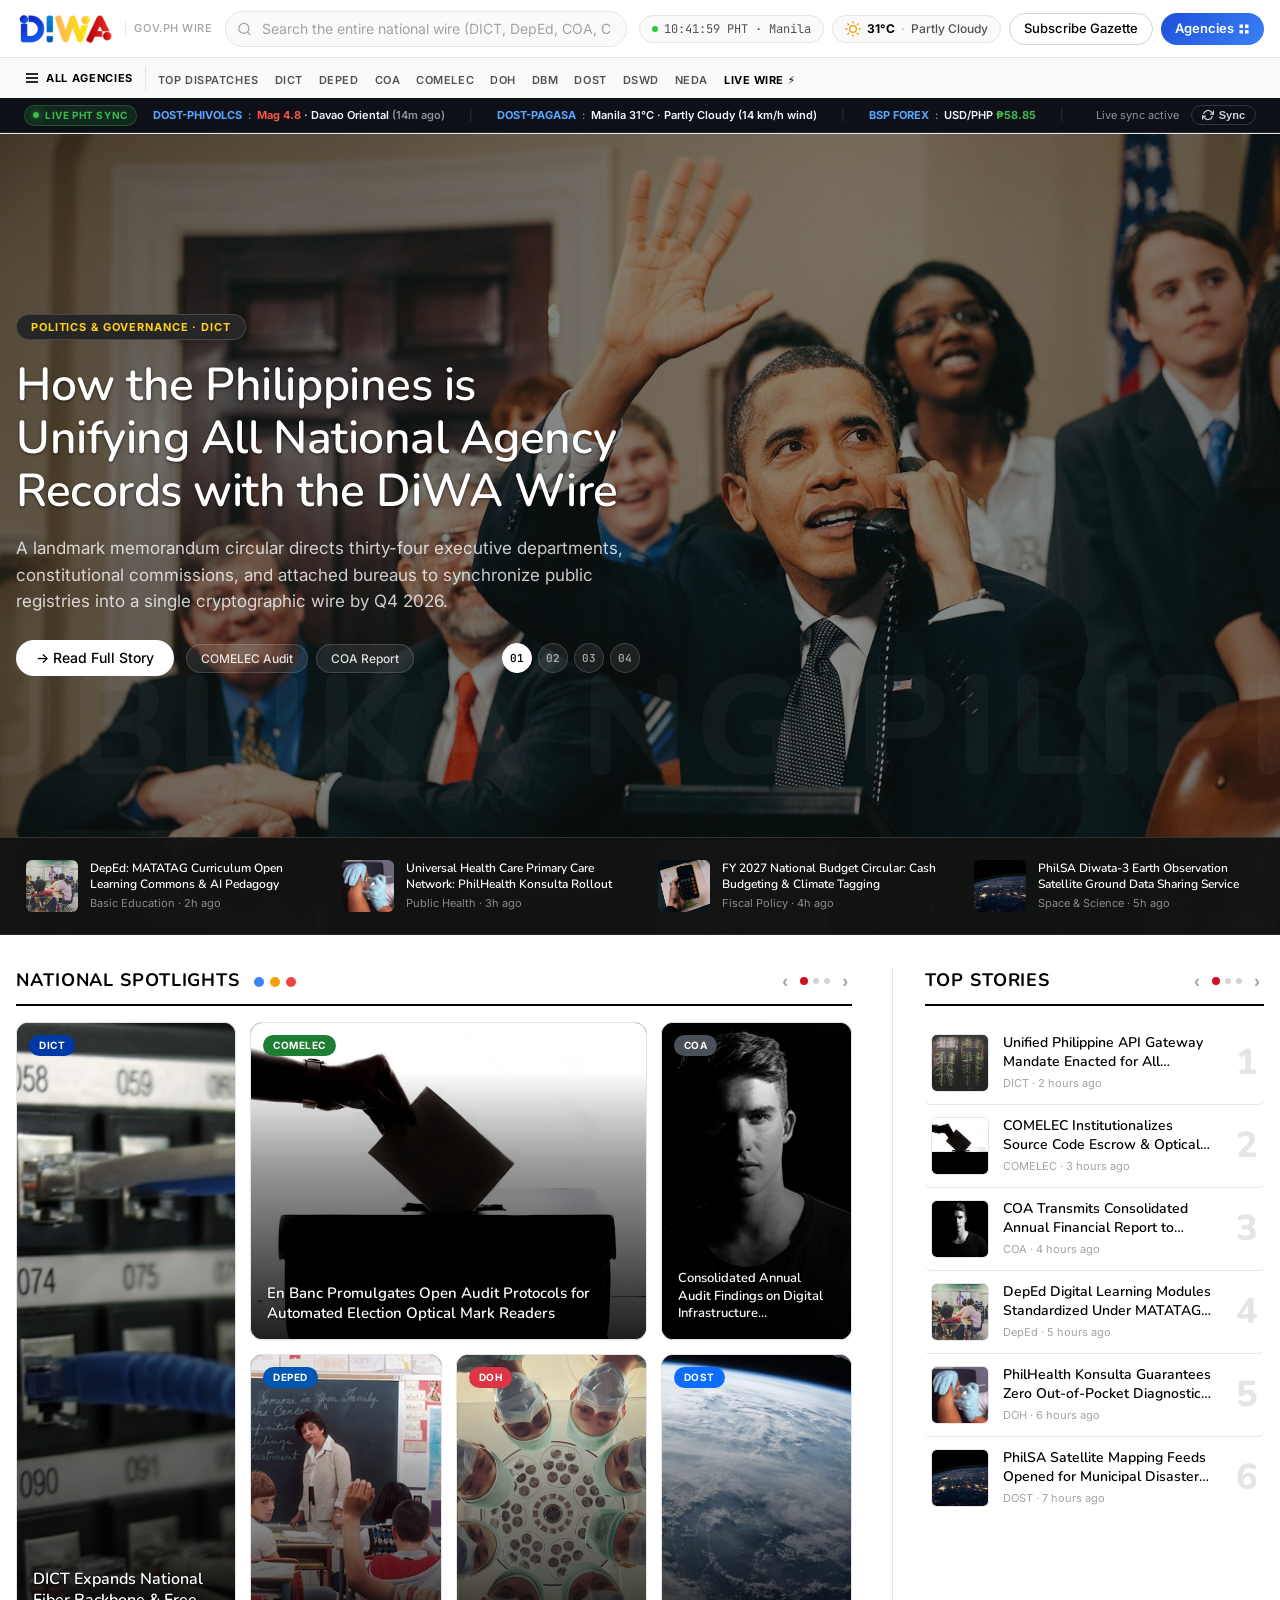
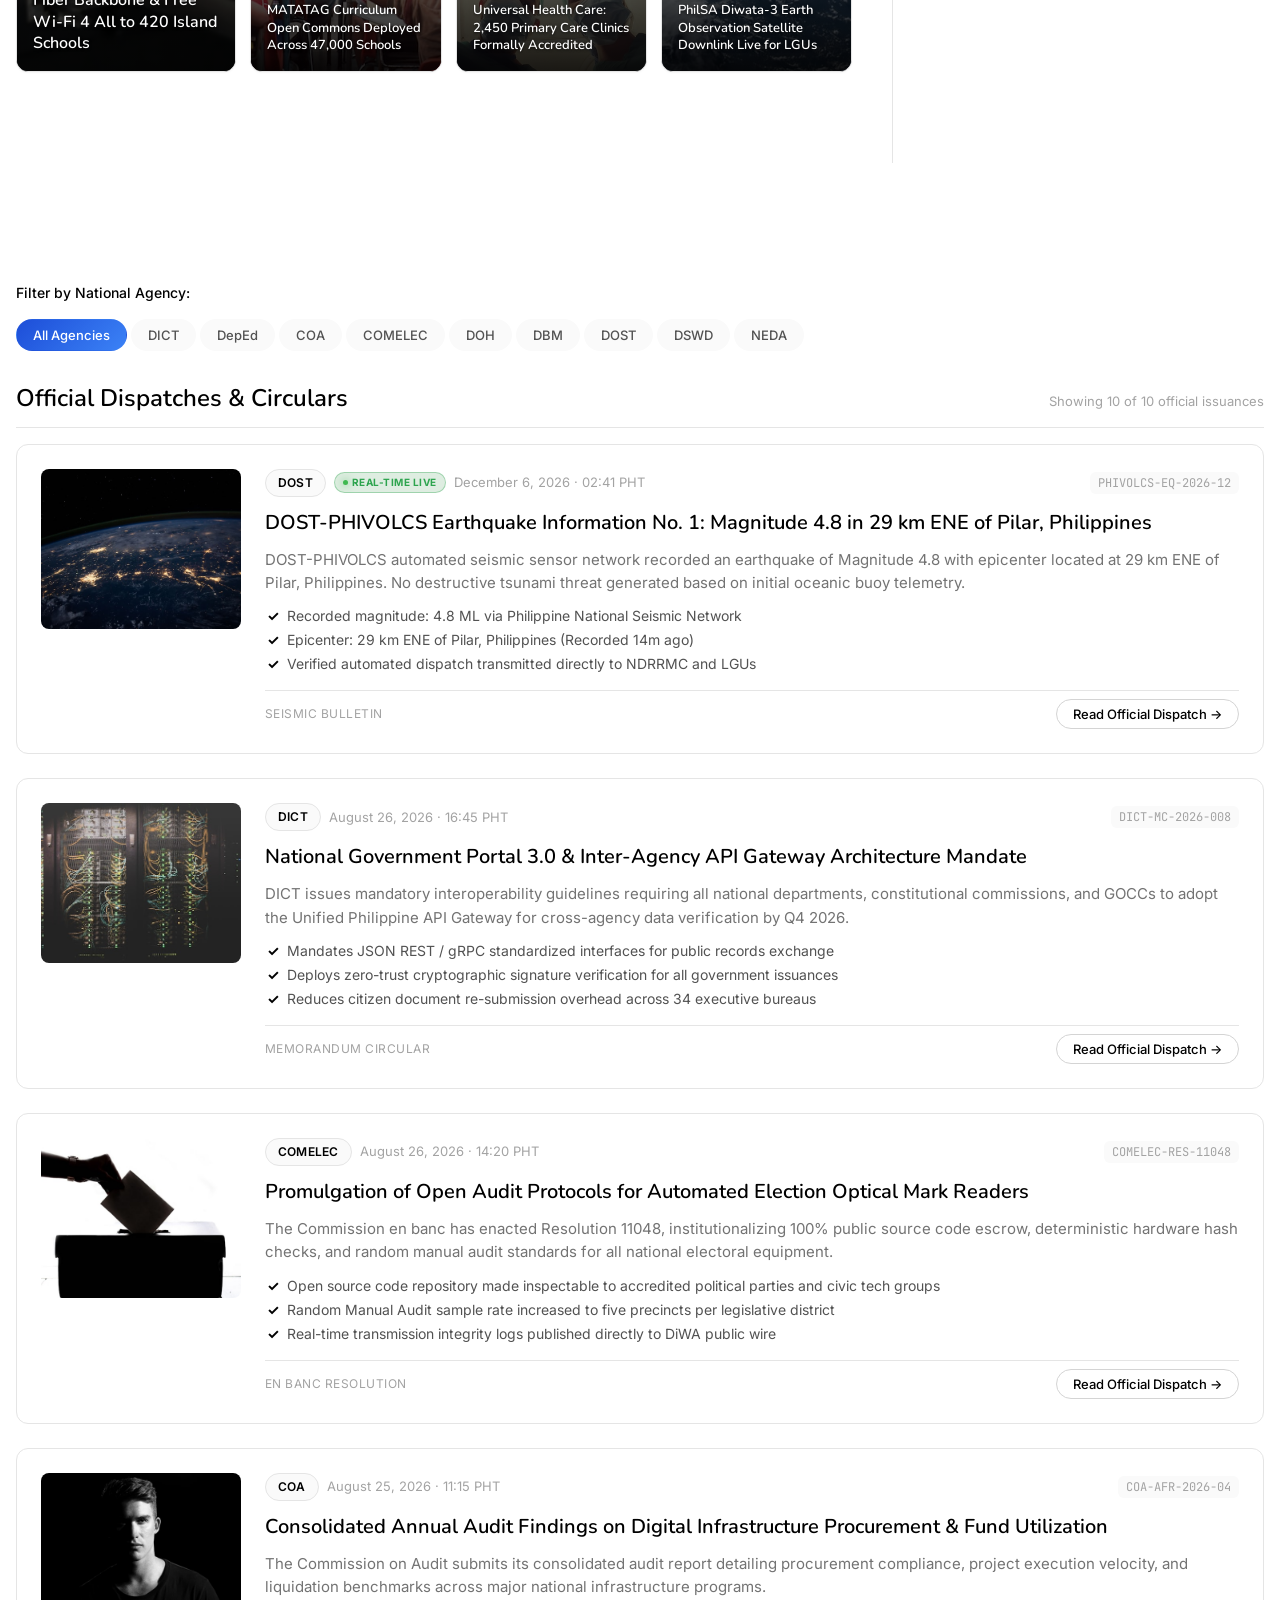
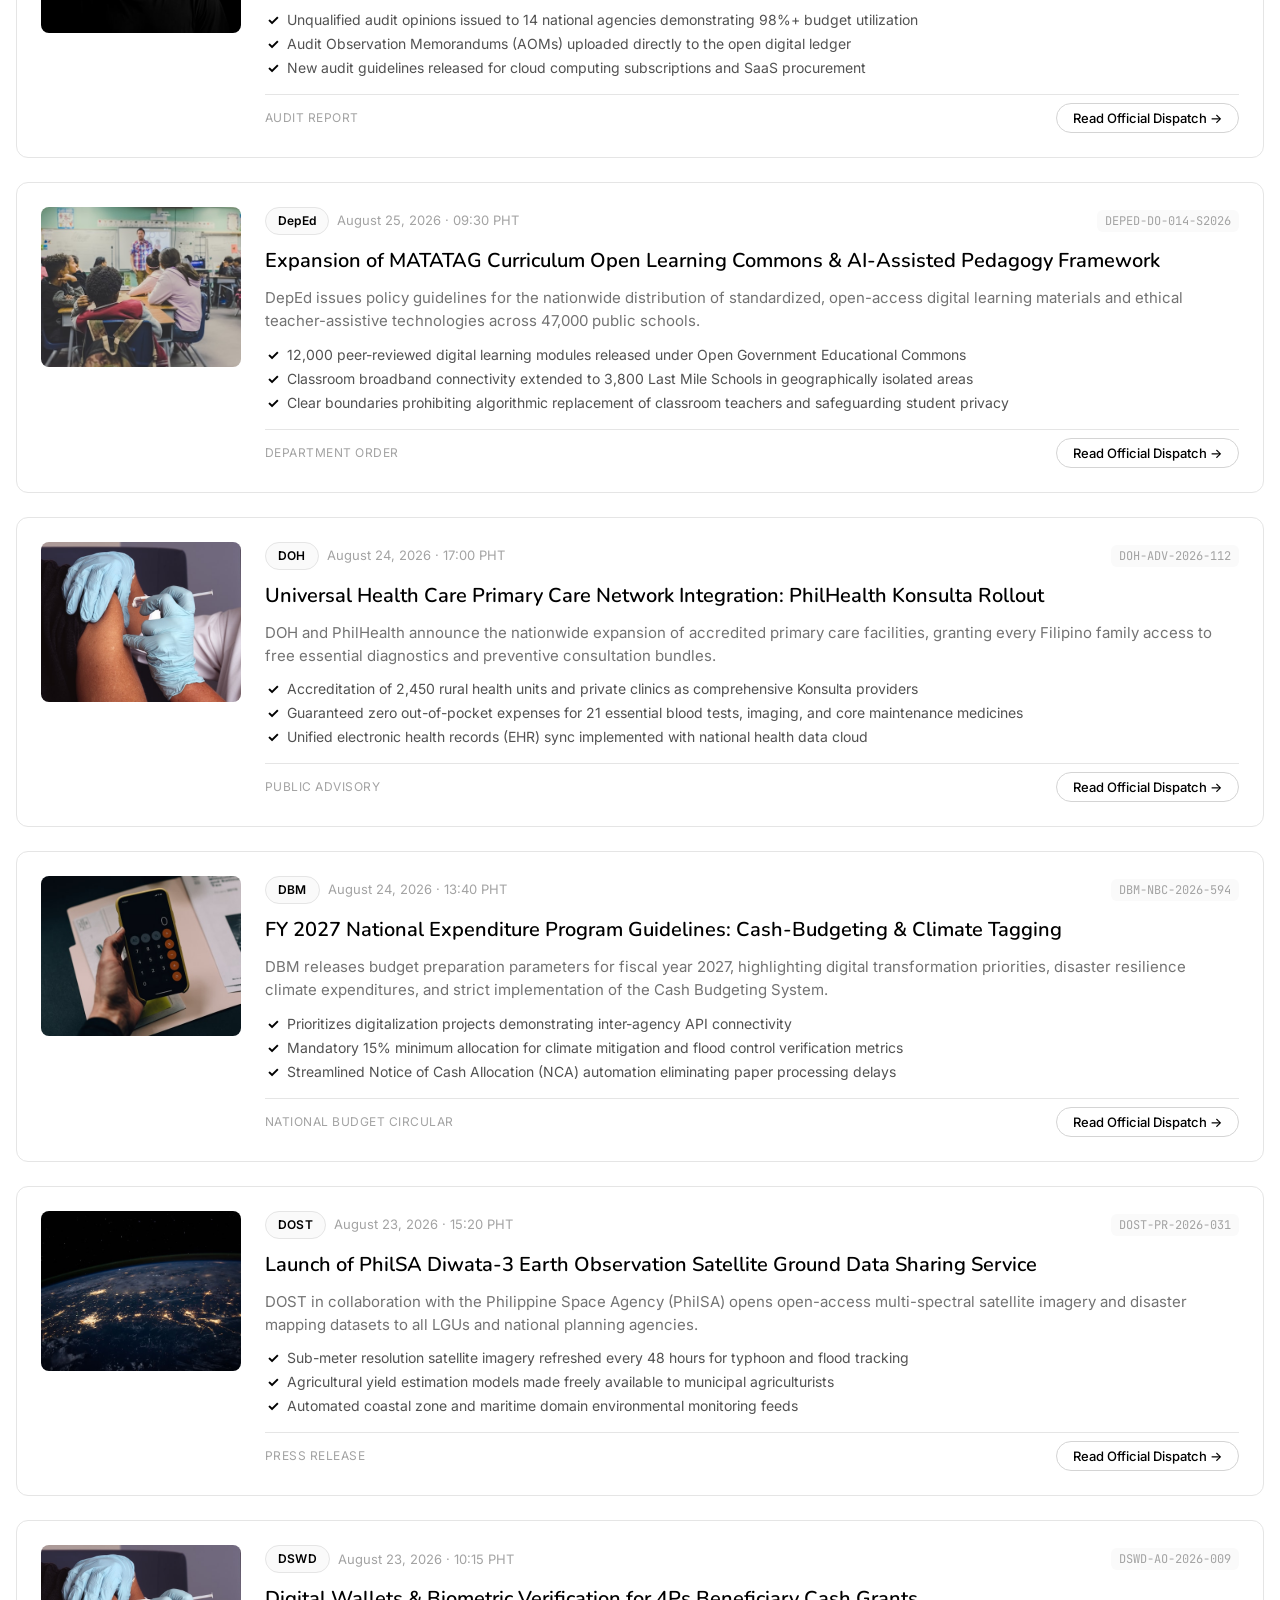
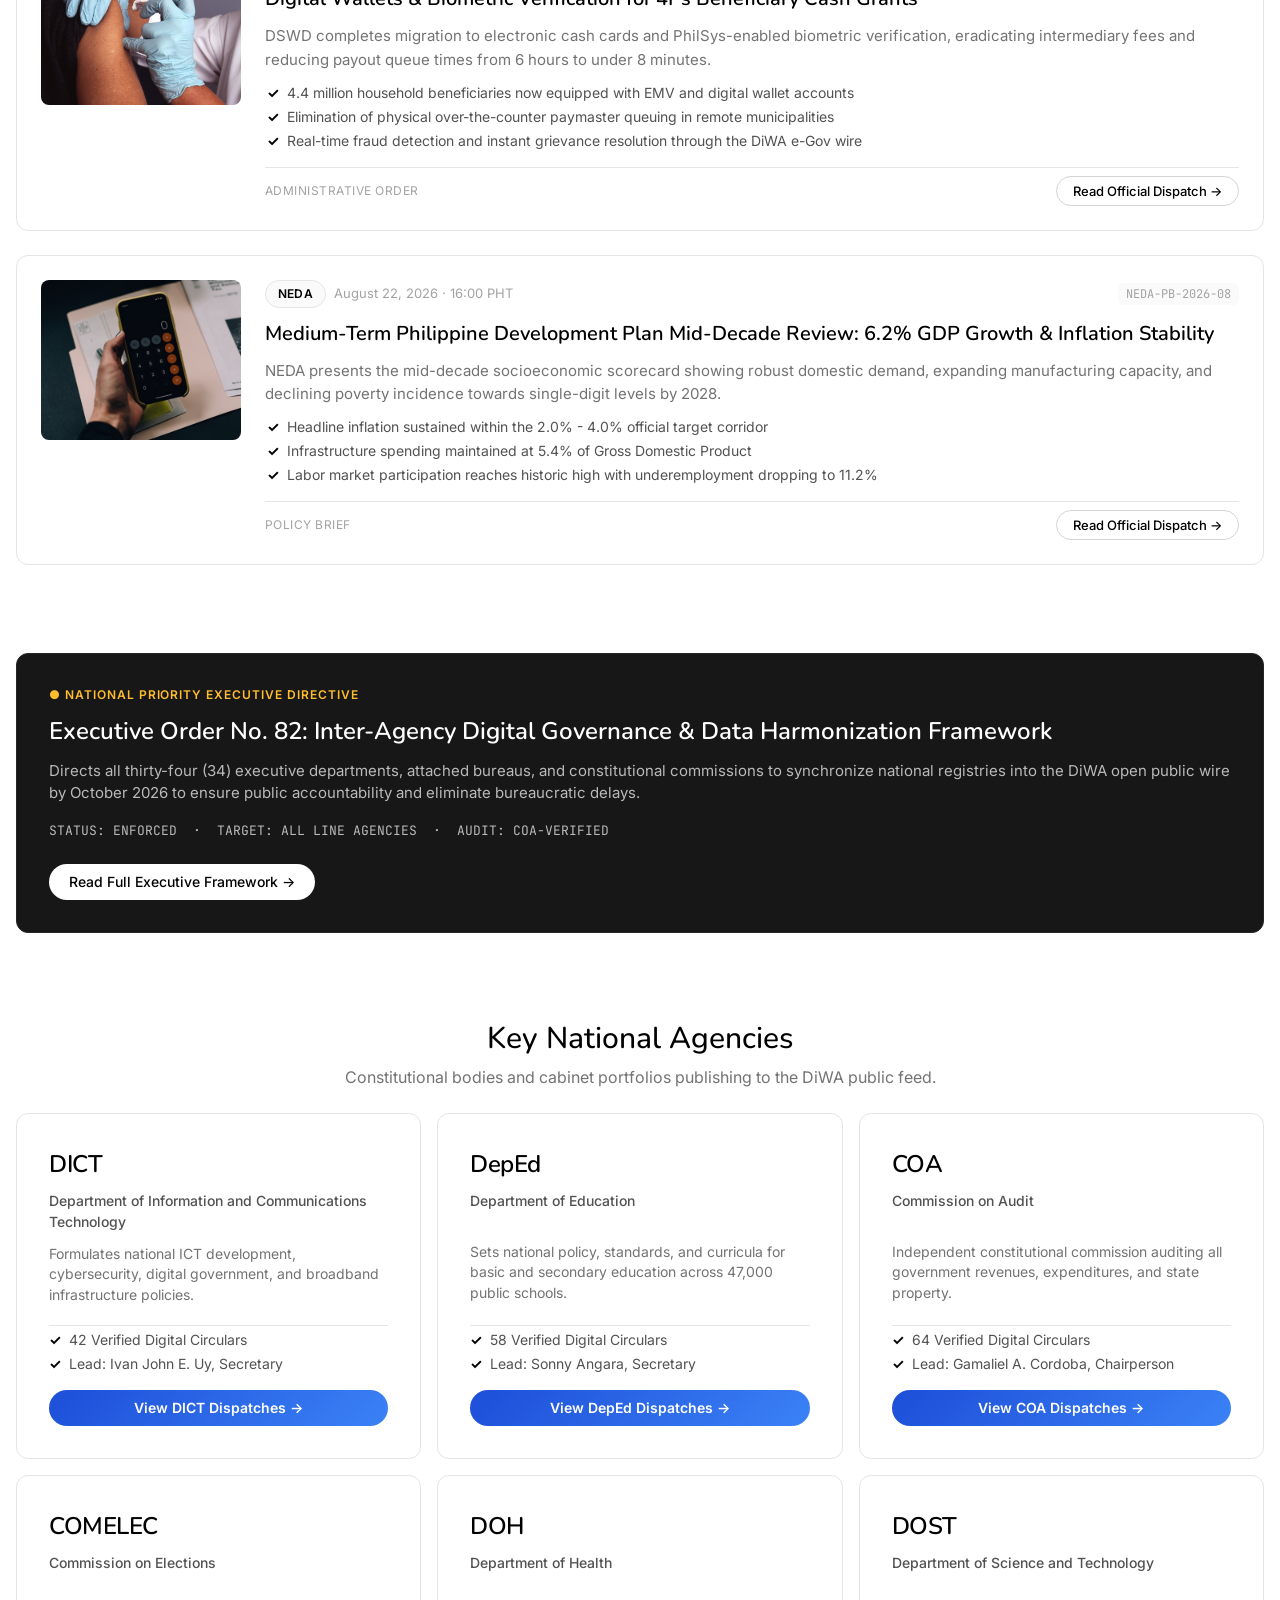
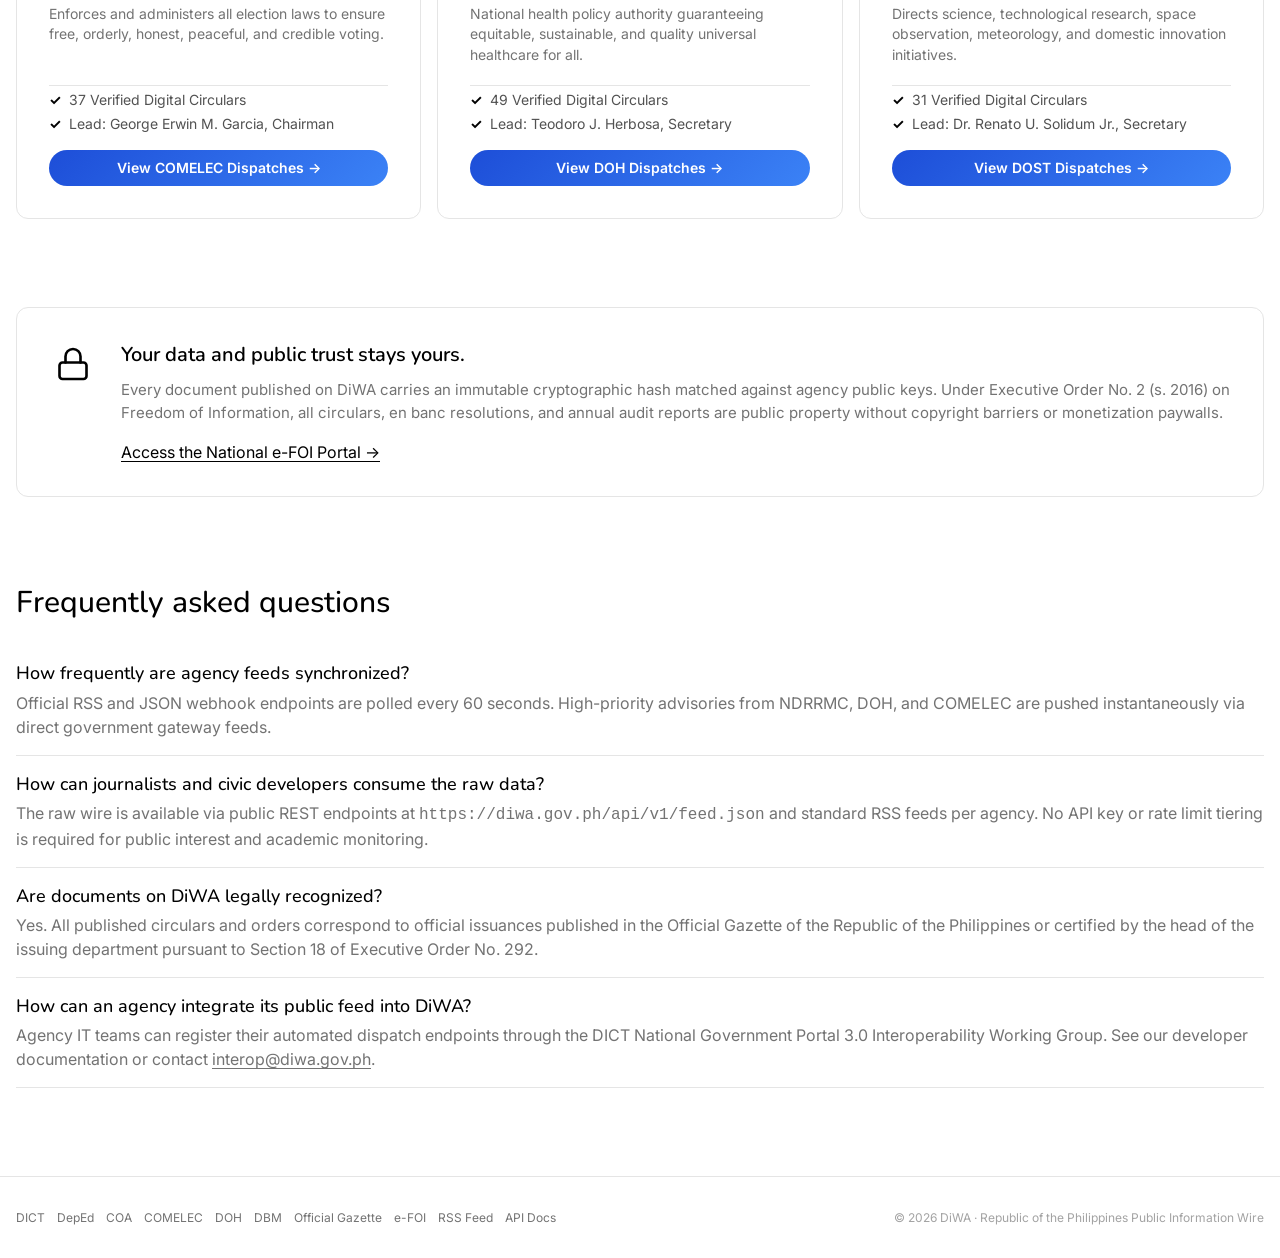
==== commit 393d9fcb: "feat: integrate real-time Philippine Agency data telemetry and live sync engine" ====
--- a/index.html
+++ b/index.html
@@ -113,6 +113,52 @@
       </div>
     </nav>
 
+    <!-- Real-Time Philippine Agency Telemetry Bar -->
+    <div class="live-telemetry-bar" id="liveTelemetryBar">
+      <div class="telemetry-container">
+        <div class="telemetry-left">
+          <span class="telemetry-live-tag">
+            <span class="pulse-dot-live"></span>
+            LIVE PHT SYNC
+          </span>
+        </div>
+
+        <div class="telemetry-ticker" id="telemetryTicker">
+          <div class="telemetry-item" id="telemetrySeismic">
+            <span class="telemetry-item-agency">DOST-PHIVOLCS</span>:
+            <span class="telemetry-item-val" id="telemetrySeismicVal"><span style="color:#f85149; font-weight:700;">Mag 5.2</span> · Sarangani <span style="color:#8b949e;">(Live)</span></span>
+          </div>
+          <span class="telemetry-item-sep">|</span>
+          <div class="telemetry-item" id="telemetryWeather">
+            <span class="telemetry-item-agency">DOST-PAGASA</span>:
+            <span class="telemetry-item-val" id="telemetryWeatherVal">Manila 32°C · Fair</span>
+          </div>
+          <span class="telemetry-item-sep">|</span>
+          <div class="telemetry-item" id="telemetryForex">
+            <span class="telemetry-item-agency">BSP FOREX</span>:
+            <span class="telemetry-item-val" id="telemetryForexVal">USD/PHP Live Rate</span>
+          </div>
+          <span class="telemetry-item-sep">|</span>
+          <div class="telemetry-item" id="telemetryGovCloud">
+            <span class="telemetry-item-agency">DICT GOVCLOUD</span>:
+            <span class="telemetry-item-val" id="telemetryGovCloudVal">API Gateway <span style="color:#3fb950;">● Operational (34ms)</span></span>
+          </div>
+        </div>
+
+        <div class="telemetry-right">
+          <span class="live-sync-indicator" id="liveSyncStatus">Updated just now</span>
+          <button class="live-sync-btn" id="manualSyncBtn" onclick="triggerManualSync()" title="Refresh live agency telemetry">
+            <svg width="12" height="12" viewBox="0 0 24 24" fill="none" stroke="currentColor" stroke-width="2.5" stroke-linecap="round" stroke-linejoin="round">
+              <polyline points="23 4 23 10 17 10"></polyline>
+              <polyline points="1 20 1 14 7 14"></polyline>
+              <path d="M3.51 9a9 9 0 0 1 14.85-3.36L23 10M1 14l4.64 4.36A9 9 0 0 0 20.49 15"></path>
+            </svg>
+            Sync
+          </button>
+        </div>
+      </div>
+    </div>
+
     <!-- Mobile Navigation Drawer -->
     <div class="mobile-nav-drawer" id="mobileNavDrawer">
       <ul class="mobile-nav-links">
@@ -599,6 +645,7 @@
     </div>
   </div>
 
+  <script src="live-feed.js"></script>
   <script src="app.js"></script>
 </body>
 </html>
--- a/styles.css
+++ b/styles.css
@@ -3037,3 +3037,196 @@
 .circle-blue   { background-color: #3b82f6; }
 .circle-yellow { background-color: #f59e0b; }
 .circle-red    { background-color: #ef4444; }
+
+/* ==========================================================================
+   Real-Time Philippine Agency Telemetry & Live Sync System
+   ========================================================================== */
+
+.live-telemetry-bar {
+  background-color: #0d1117;
+  color: #e6edf3;
+  border-bottom: 1px solid #21262d;
+  font-family: var(--font-body);
+  font-size: 11px;
+  overflow: hidden;
+  position: relative;
+  z-index: 10;
+}
+
+.telemetry-container {
+  display: flex;
+  align-items: center;
+  justify-content: space-between;
+  height: 34px;
+  padding: 0 var(--spacing-xl);
+  max-width: 1580px;
+  margin: 0 auto;
+  gap: 16px;
+}
+
+.telemetry-left {
+  display: flex;
+  align-items: center;
+  gap: 12px;
+  flex-shrink: 0;
+}
+
+.telemetry-live-tag {
+  display: inline-flex;
+  align-items: center;
+  gap: 6px;
+  background: rgba(35, 134, 54, 0.2);
+  color: #3fb950;
+  border: 1px solid rgba(63, 185, 80, 0.3);
+  padding: 2px 8px;
+  border-radius: var(--rounded-full);
+  font-size: 10px;
+  font-weight: 700;
+  letter-spacing: 0.06em;
+  text-transform: uppercase;
+}
+
+.pulse-dot-live {
+  width: 6px;
+  height: 6px;
+  border-radius: 50%;
+  background-color: #3fb950;
+  box-shadow: 0 0 8px #3fb950;
+  animation: pulseDotLive 1.5s infinite ease-in-out;
+}
+
+@keyframes pulseDotLive {
+  0%, 100% { transform: scale(1); opacity: 1; }
+  50% { transform: scale(1.3); opacity: 0.5; }
+}
+
+.telemetry-ticker {
+  flex: 1;
+  display: flex;
+  align-items: center;
+  gap: 24px;
+  overflow-x: auto;
+  scrollbar-width: none;
+  white-space: nowrap;
+}
+
+.telemetry-ticker::-webkit-scrollbar {
+  display: none;
+}
+
+.telemetry-item {
+  display: inline-flex;
+  align-items: center;
+  gap: 6px;
+  color: #8b949e;
+  font-weight: 500;
+  transition: color 0.15s ease;
+  cursor: default;
+}
+
+.telemetry-item:hover {
+  color: #f0f6fc;
+}
+
+.telemetry-item-agency {
+  color: #58a6ff;
+  font-weight: 700;
+}
+
+.telemetry-item-val {
+  color: #f0f6fc;
+  font-weight: 600;
+}
+
+.telemetry-item-sep {
+  color: #30363d;
+}
+
+.telemetry-right {
+  display: flex;
+  align-items: center;
+  gap: 12px;
+  flex-shrink: 0;
+}
+
+.live-sync-indicator {
+  display: inline-flex;
+  align-items: center;
+  gap: 6px;
+  color: #8b949e;
+  font-size: 11px;
+}
+
+.live-sync-btn {
+  background: transparent;
+  border: 1px solid #30363d;
+  color: #c9d1d9;
+  border-radius: var(--rounded-full);
+  padding: 3px 10px;
+  font-size: 11px;
+  font-weight: 600;
+  cursor: pointer;
+  display: inline-flex;
+  align-items: center;
+  gap: 5px;
+  transition: all 0.15s ease;
+}
+
+.live-sync-btn:hover {
+  background: #21262d;
+  border-color: #58a6ff;
+  color: #58a6ff;
+}
+
+.live-sync-btn.spinning svg {
+  animation: syncSpin 0.8s linear infinite;
+}
+
+@keyframes syncSpin {
+  100% { transform: rotate(360deg); }
+}
+
+/* Real-Time Live Badges on News Cards */
+.badge-live-dispatch {
+  display: inline-flex;
+  align-items: center;
+  gap: 4px;
+  background: rgba(35, 134, 54, 0.15);
+  color: #2da44e;
+  border: 1px solid rgba(45, 164, 78, 0.35);
+  padding: 2px 8px;
+  border-radius: var(--rounded-full);
+  font-size: 10px;
+  font-weight: 700;
+  letter-spacing: 0.05em;
+  text-transform: uppercase;
+}
+
+.badge-live-dispatch .pulse-dot-live {
+  width: 5px;
+  height: 5px;
+}
+
+/* Seismic Live Card Styling */
+.seismic-alert-badge {
+  display: inline-flex;
+  align-items: center;
+  gap: 6px;
+  background: rgba(218, 54, 51, 0.15);
+  color: #f85149;
+  border: 1px solid rgba(248, 81, 73, 0.35);
+  padding: 2px 8px;
+  border-radius: var(--rounded-full);
+  font-size: 10px;
+  font-weight: 700;
+  letter-spacing: 0.04em;
+}
+
+@media (max-width: 900px) {
+  .telemetry-container {
+    padding: 0 var(--spacing-md);
+  }
+  .telemetry-right .live-sync-indicator {
+    display: none;
+  }
+}
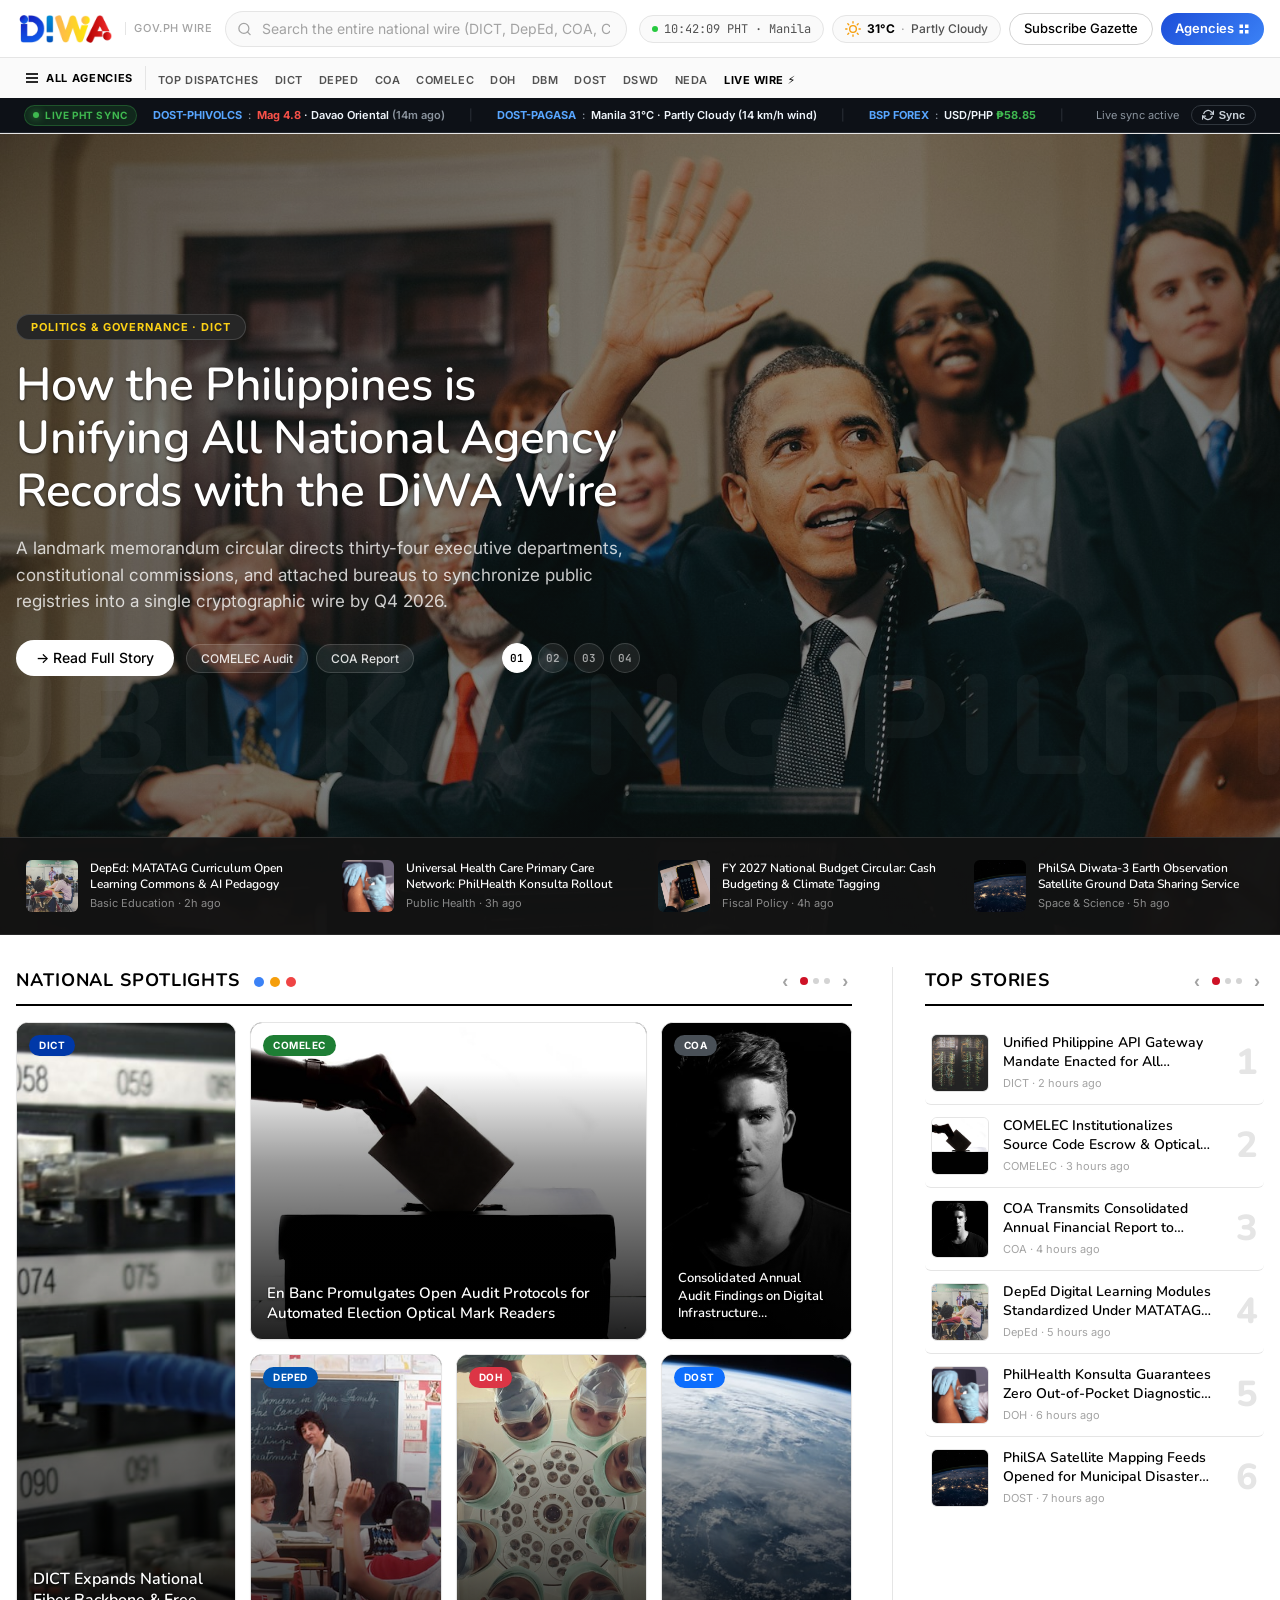
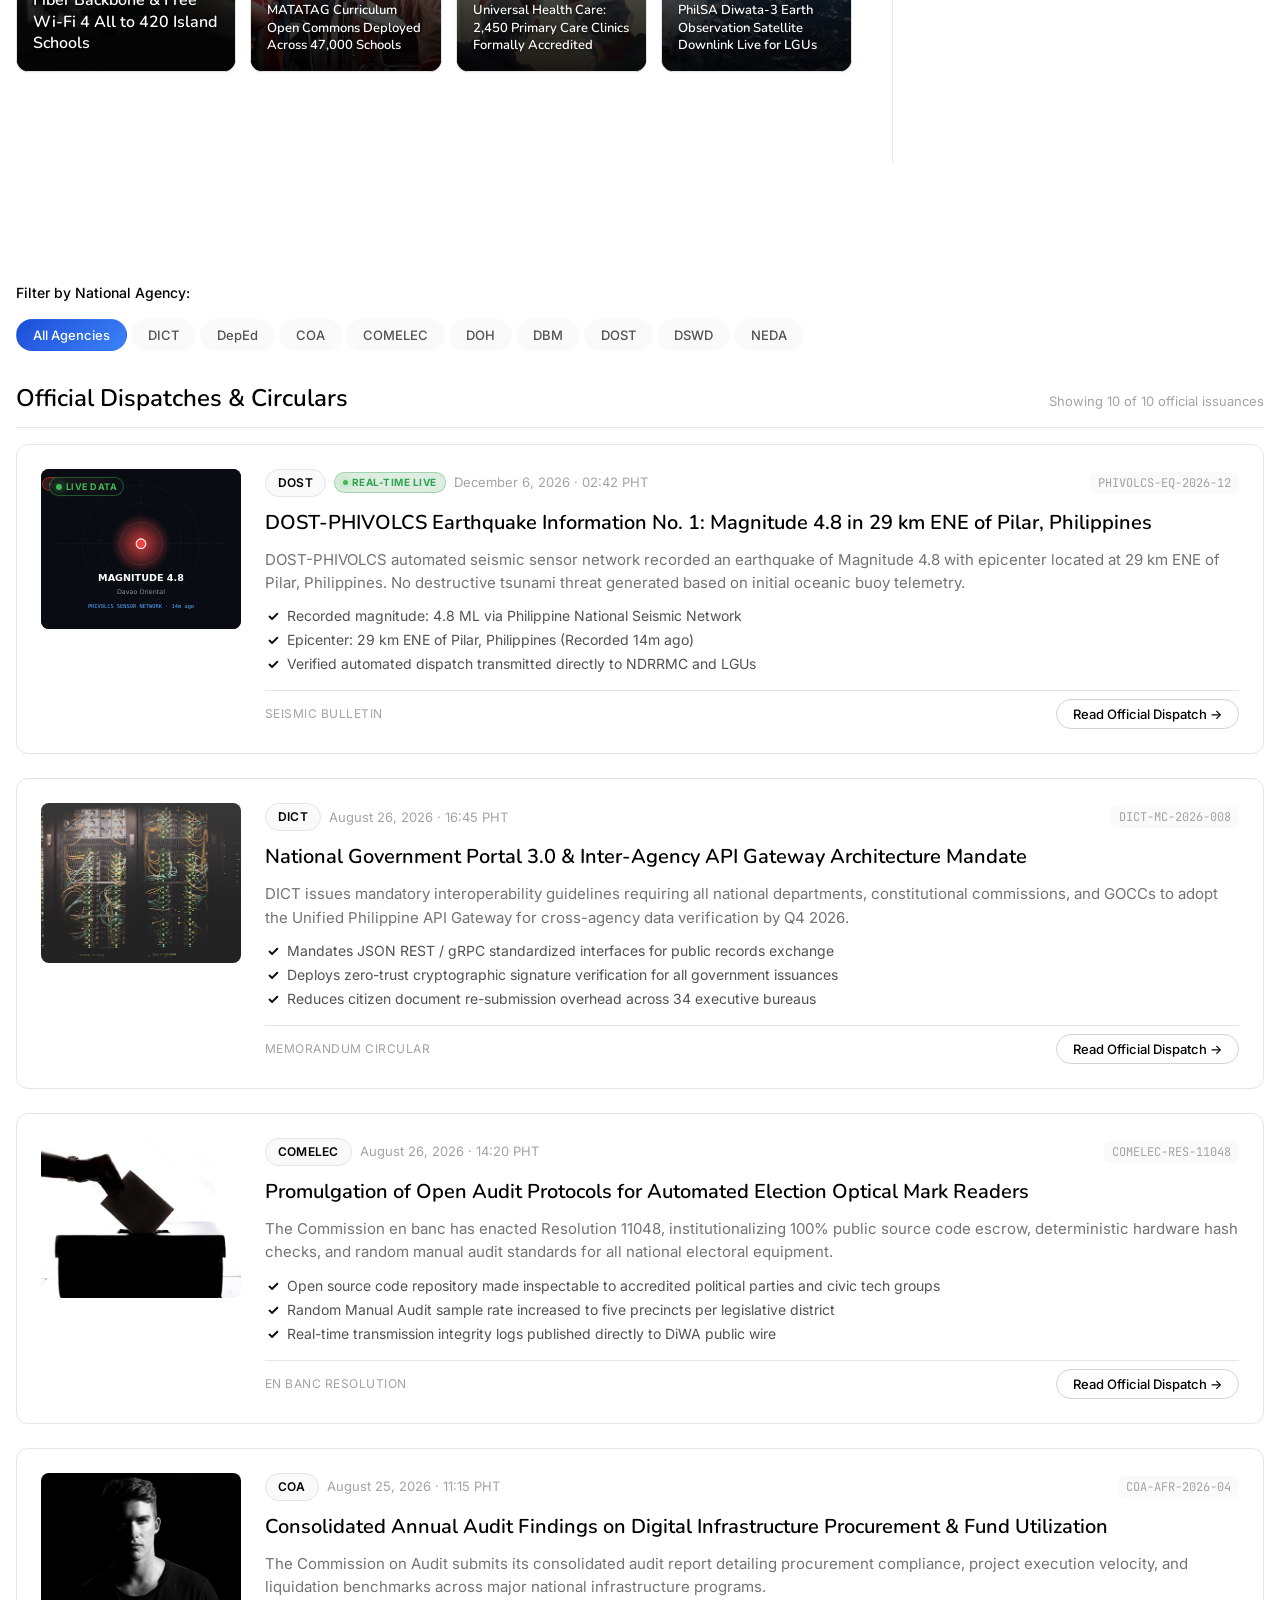
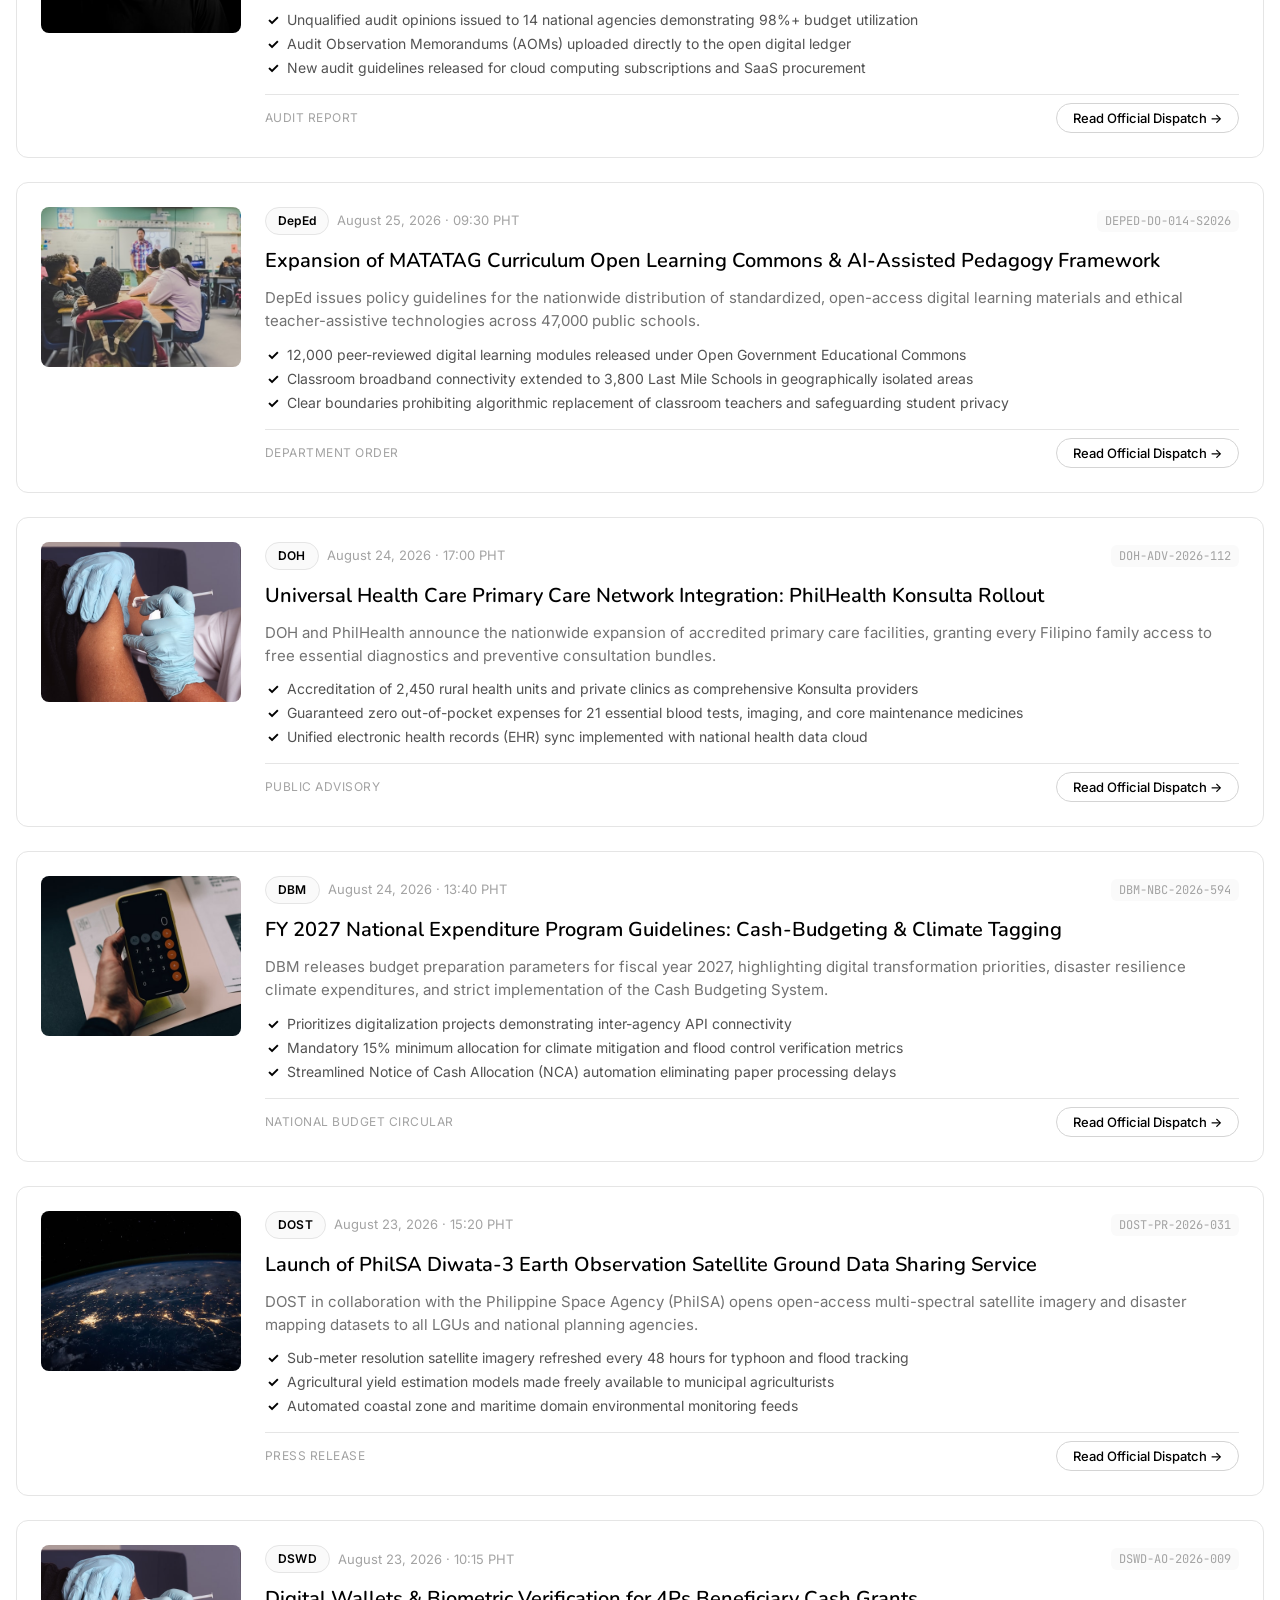
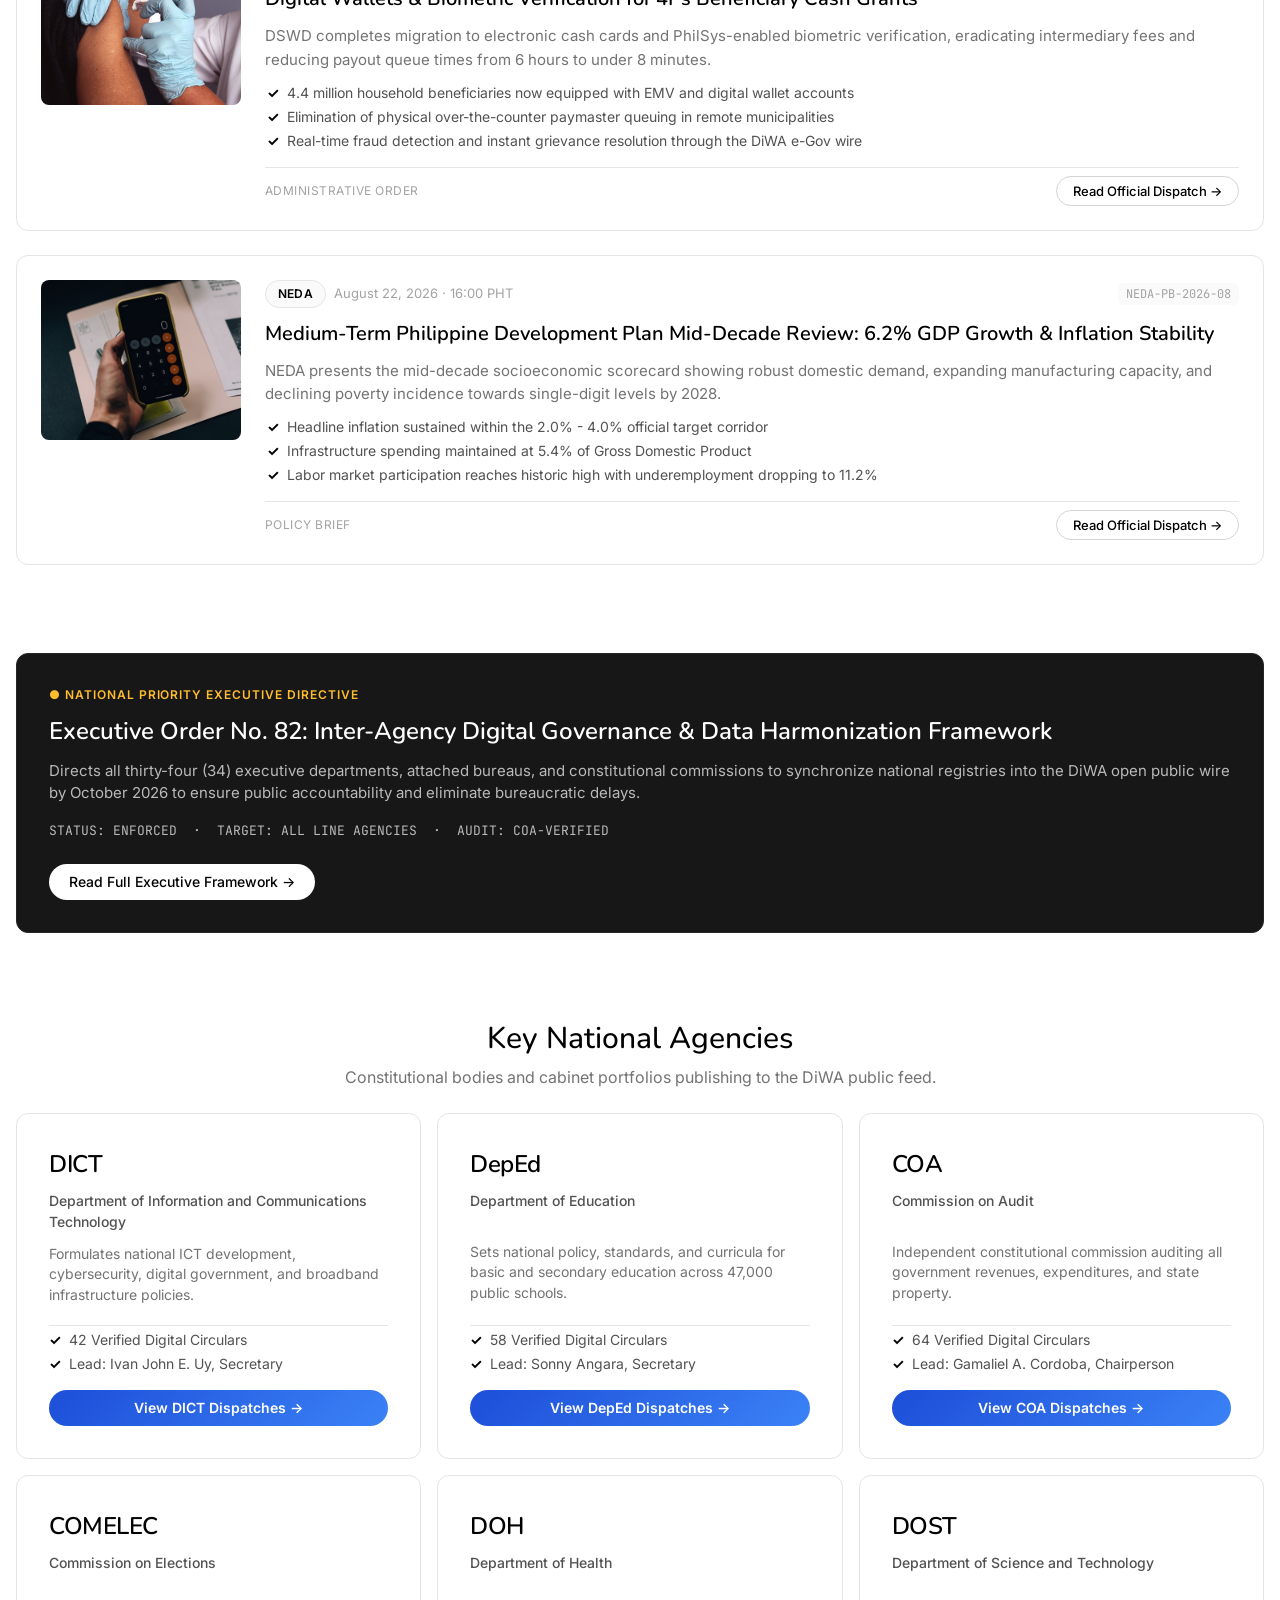
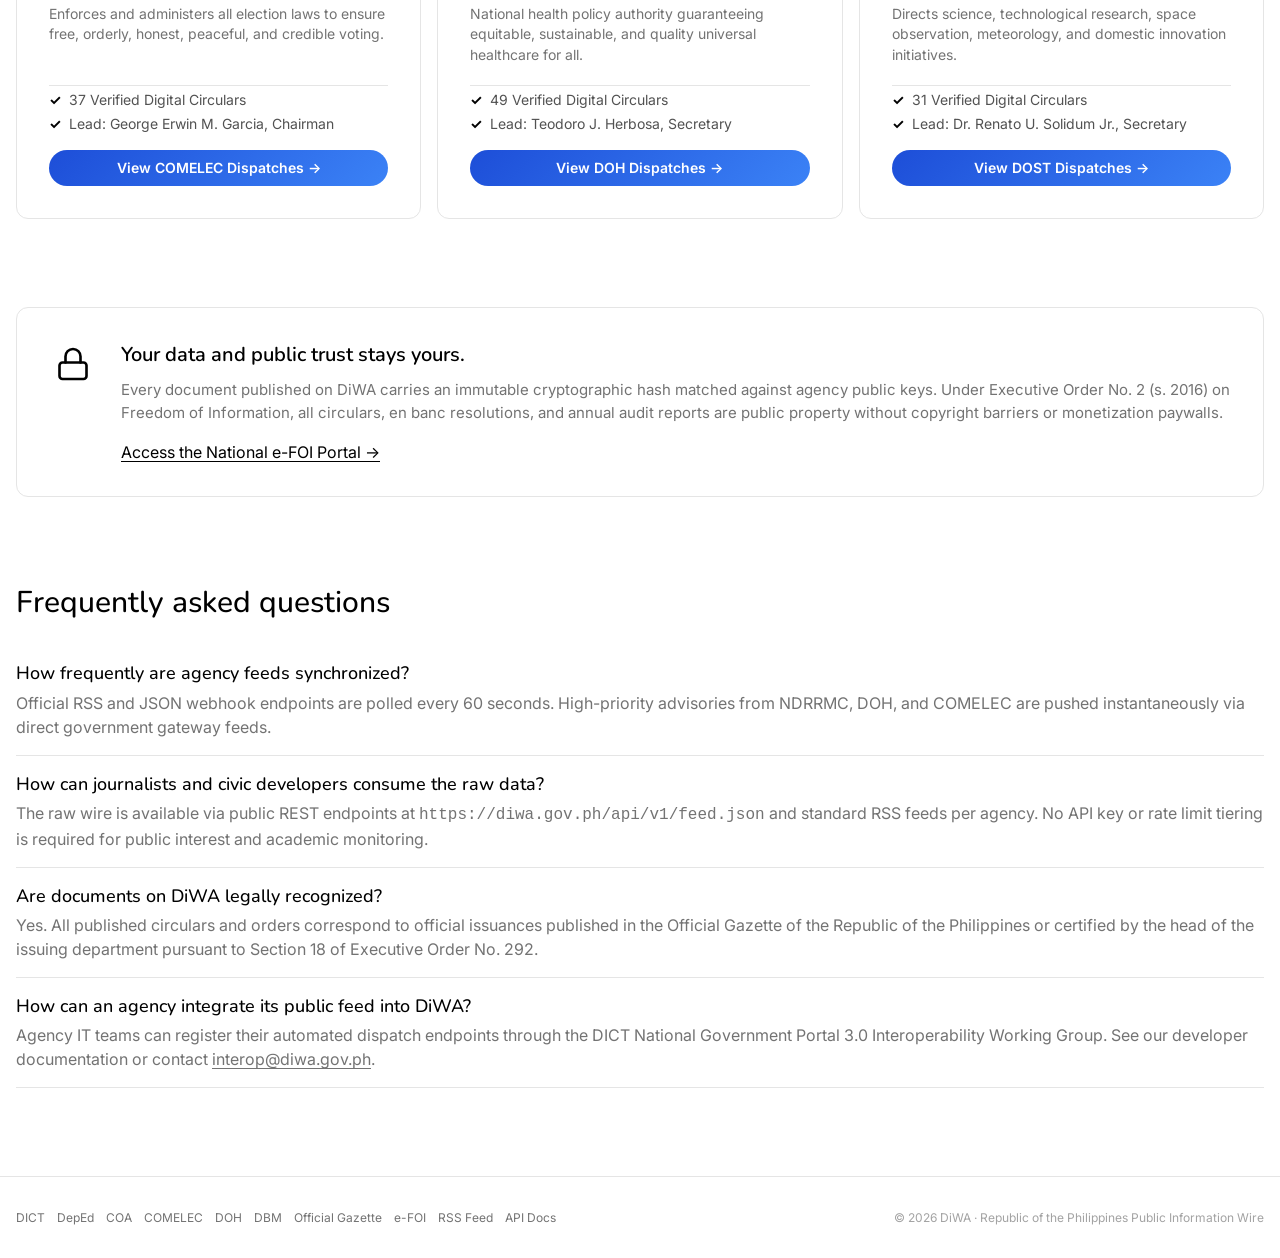
==== commit ddd65ab9: "feat: add dynamic real-time radar images and live sensor imagery for agency dispatches" ====
--- a/index.html
+++ b/index.html
@@ -645,7 +645,7 @@
     </div>
   </div>
 
+  <script src="app.js"></script>
   <script src="live-feed.js"></script>
-  <script src="app.js"></script>
 </body>
 </html>
--- a/styles.css
+++ b/styles.css
@@ -1648,12 +1648,34 @@
 }
 
 .news-card-thumb {
+  position: relative;
   flex-shrink: 0;
   width: 200px;
   height: 160px;
   border-radius: var(--rounded-md);
   overflow: hidden;
   cursor: pointer;
+  background-color: #0d1117;
+}
+
+.thumb-live-badge {
+  position: absolute;
+  top: 8px;
+  left: 8px;
+  z-index: 2;
+  background: rgba(13, 17, 23, 0.85);
+  backdrop-filter: blur(4px);
+  color: #3fb950;
+  border: 1px solid rgba(63, 185, 80, 0.4);
+  font-size: 9px;
+  font-weight: 700;
+  letter-spacing: 0.05em;
+  padding: 2px 6px;
+  border-radius: var(--rounded-full);
+  display: inline-flex;
+  align-items: center;
+  gap: 4px;
+  text-transform: uppercase;
 }
 
 .news-card-thumb img {
